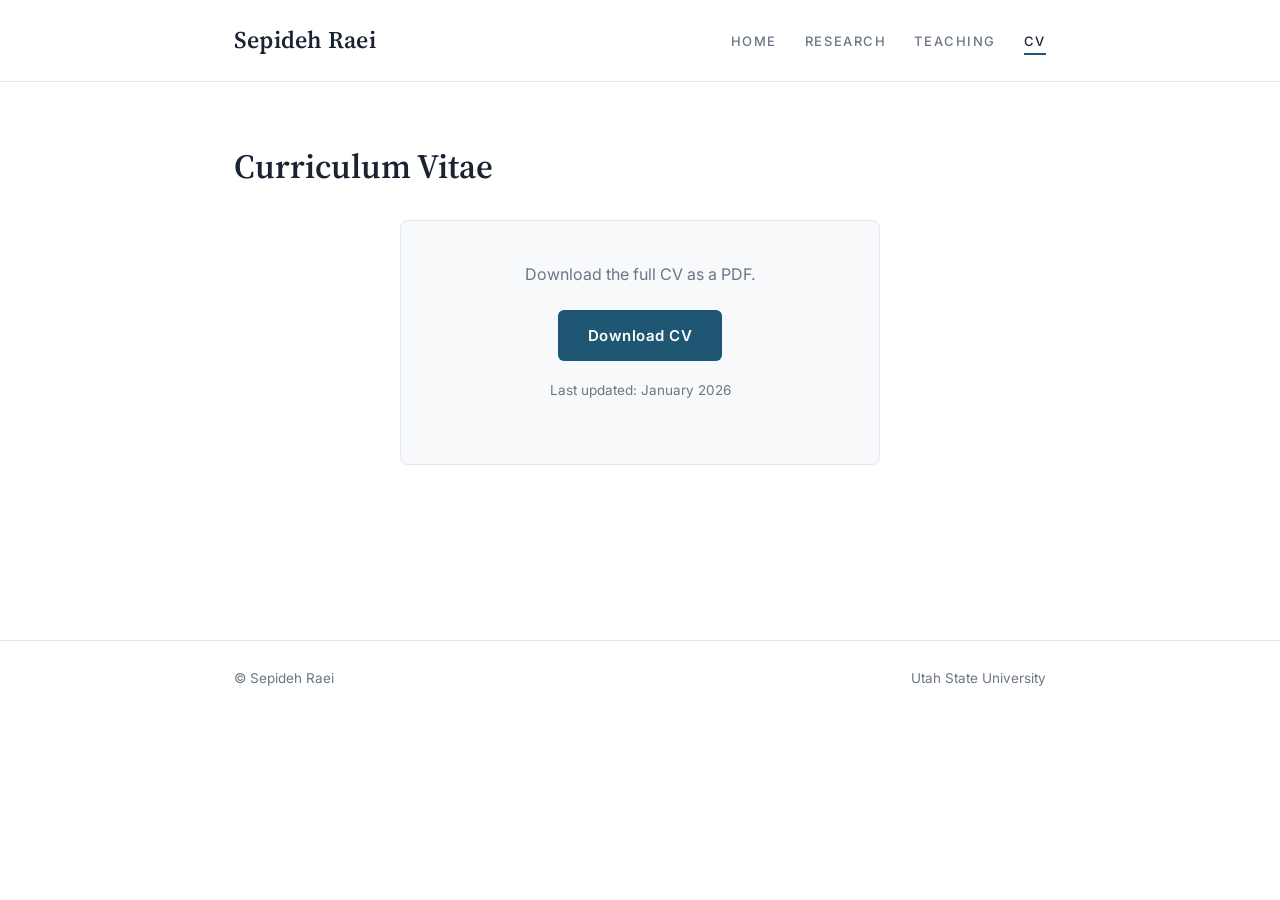
==== cv.html @ ebfab275 "Merge pull request #1 from SepidehRaei/dev Redesign: clean professional academic style, no backgroun" ====
<!DOCTYPE html>
<html lang="en">
<head>
	<meta charset="utf-8" />
	<meta name="viewport" content="width=device-width, initial-scale=1.0" />
	<title>CV — Sepideh Raei</title>
	<meta name="description" content="Curriculum vitae of Sepideh Raei." />
	<link href="https://fonts.googleapis.com/css2?family=Inter:wght@400;500;600&family=Source+Serif+4:opsz,wght@8..60,400;8..60,600&display=swap" rel="stylesheet" />
	<link rel="stylesheet" href="css/style.css" />
</head>
<body>

	<div id="header-wrap">
		<div id="header" class="container">
			<div id="logo"><a href="index.html">Sepideh Raei</a></div>
			<input type="checkbox" id="nav-toggle" />
			<label class="hamburger" for="nav-toggle">&#9776;</label>
			<nav class="site-nav">
				<ul>
					<li><a href="index.html">Home</a></li>
					<li><a href="research.html">Research</a></li>
					<li><a href="teaching.html">Teaching</a></li>
					<li class="active"><a href="cv.html">CV</a></li>
				</ul>
			</nav>
		</div>
	</div>

	<main>
		<div class="container">
			<h1 class="page-title">Curriculum Vitae</h1>

			<div class="cv-card">
				<p>Download the full CV as a PDF.</p>
				<a class="button" href="files/cv_sepideh_raei_junuary_2026.pdf">Download CV</a>
				<p class="small-note">Last updated: January 2026</p>
			</div>
		</div>
	</main>

	<div id="footer-wrap">
		<div class="container">
			<span>&copy; Sepideh Raei</span>
			<span>Utah State University</span>
		</div>
	</div>

</body>
</html>
---- css/style.css ----
/* Redesign (dev branch): clean, professional academic style.
   No background image — white canvas, serif display type, restrained accent color. */

:root {
  --ink: #1a2332;
  --body-text: #333d4d;
  --muted: #6b7686;
  --accent: #1f5673;
  --accent-dark: #16405a;
  --rule: #e4e8ee;
  --bg: #ffffff;
  --bg-soft: #f7f9fb;
  --serif: "Source Serif 4", Georgia, "Times New Roman", serif;
  --sans: "Inter", "Helvetica Neue", Arial, sans-serif;
}

* {
  margin: 0;
  padding: 0;
  box-sizing: border-box;
}

html {
  scroll-behavior: smooth;
}

body {
  font-family: var(--sans);
  font-size: 16px;
  line-height: 1.7;
  color: var(--body-text);
  background: var(--bg);
  -webkit-font-smoothing: antialiased;
}

a {
  color: var(--accent);
  text-decoration: none;
  border-bottom: 1px solid transparent;
  transition: color 0.15s ease, border-color 0.15s ease;
}

a:hover {
  color: var(--accent-dark);
  border-bottom-color: currentColor;
}

.container {
  max-width: 860px;
  margin: 0 auto;
  padding: 0 24px;
}

/* ---------- Header ---------- */

#header-wrap {
  border-bottom: 1px solid var(--rule);
  background: var(--bg);
  position: sticky;
  top: 0;
  z-index: 10;
}

#header {
  display: flex;
  align-items: center;
  justify-content: space-between;
  flex-wrap: wrap;
  padding-top: 20px;
  padding-bottom: 20px;
}

#logo a {
  font-family: var(--serif);
  font-size: 24px;
  font-weight: 600;
  letter-spacing: 0.01em;
  color: var(--ink);
  border-bottom: none;
}

nav.site-nav ul {
  list-style: none;
  display: flex;
  gap: 28px;
}

nav.site-nav a {
  font-size: 13px;
  font-weight: 500;
  letter-spacing: 0.12em;
  text-transform: uppercase;
  color: var(--muted);
  padding: 4px 0;
  border-bottom: 2px solid transparent;
}

nav.site-nav a:hover {
  color: var(--ink);
  border-bottom-color: var(--rule);
}

nav.site-nav li.active a {
  color: var(--ink);
  border-bottom-color: var(--accent);
}

/* Mobile nav toggle */
#nav-toggle {
  display: none;
}

.hamburger {
  display: none;
  font-size: 26px;
  cursor: pointer;
  color: var(--ink);
  line-height: 1;
}

/* ---------- Page scaffolding ---------- */

main {
  padding: 56px 0 72px;
  min-height: 62vh;
}

.page-title {
  font-family: var(--serif);
  font-size: 34px;
  font-weight: 600;
  color: var(--ink);
  margin-bottom: 6px;
}

.page-subtitle {
  color: var(--muted);
  margin-bottom: 40px;
}

h2.section-heading {
  font-family: var(--serif);
  font-size: 24px;
  font-weight: 600;
  color: var(--ink);
  margin: 48px 0 20px;
  padding-bottom: 10px;
  border-bottom: 1px solid var(--rule);
}

h2.section-heading:first-of-type {
  margin-top: 0;
}

/* ---------- Home ---------- */

.hero {
  display: flex;
  gap: 48px;
  align-items: flex-start;
  flex-wrap: wrap;
}

.hero .photo {
  flex: 0 0 260px;
}

.hero .photo img {
  width: 100%;
  border-radius: 6px;
  box-shadow: 0 8px 28px rgba(26, 35, 50, 0.14);
}

.hero .intro {
  flex: 1 1 380px;
}

.hero h1 {
  font-family: var(--serif);
  font-size: 40px;
  font-weight: 600;
  line-height: 1.15;
  color: var(--ink);
  margin-bottom: 12px;
}

.hero .role {
  font-size: 18px;
  color: var(--muted);
  margin-bottom: 24px;
}

.hero .lead {
  font-size: 17px;
  margin-bottom: 28px;
}

.interests {
  display: flex;
  gap: 10px;
  flex-wrap: wrap;
  margin-bottom: 32px;
}

.interests span {
  font-size: 13px;
  font-weight: 500;
  letter-spacing: 0.04em;
  color: var(--accent-dark);
  background: var(--bg-soft);
  border: 1px solid var(--rule);
  border-radius: 999px;
  padding: 5px 14px;
}

.contact-card {
  background: var(--bg-soft);
  border: 1px solid var(--rule);
  border-radius: 8px;
  padding: 22px 26px;
}

.contact-card h2 {
  font-family: var(--serif);
  font-size: 18px;
  font-weight: 600;
  color: var(--ink);
  margin-bottom: 10px;
}

.contact-card dl {
  display: grid;
  grid-template-columns: 72px 1fr;
  row-gap: 4px;
}

.contact-card dt {
  font-size: 13px;
  font-weight: 600;
  letter-spacing: 0.06em;
  text-transform: uppercase;
  color: var(--muted);
  line-height: 27px;
}

.contact-card dd {
  margin: 0;
}

/* ---------- Research ---------- */

.pub {
  padding: 22px 0;
  border-bottom: 1px solid var(--rule);
}

.pub:last-child {
  border-bottom: none;
}

.pub .title {
  font-family: var(--serif);
  font-size: 19px;
  font-weight: 600;
  line-height: 1.4;
  color: var(--ink);
}

.pub .title a {
  color: inherit;
}

.pub .title a:hover {
  color: var(--accent);
}

.pub .meta {
  font-size: 15px;
  color: var(--muted);
  margin-top: 4px;
}

.pub .meta .journal {
  font-style: italic;
}

.pub .links {
  margin-top: 8px;
  display: flex;
  gap: 10px;
  flex-wrap: wrap;
}

.pub .links a {
  font-size: 12.5px;
  font-weight: 500;
  letter-spacing: 0.05em;
  text-transform: uppercase;
  color: var(--accent);
  border: 1px solid var(--rule);
  border-radius: 4px;
  padding: 3px 10px;
}

.pub .links a:hover {
  border-color: var(--accent);
  background: var(--bg-soft);
}

.pub details {
  margin-top: 10px;
}

.pub summary {
  font-size: 13.5px;
  font-weight: 500;
  letter-spacing: 0.05em;
  text-transform: uppercase;
  color: var(--muted);
  cursor: pointer;
  user-select: none;
}

.pub summary:hover {
  color: var(--accent);
}

.pub details p {
  font-size: 15px;
  line-height: 1.75;
  color: var(--body-text);
  margin-top: 10px;
  padding-left: 16px;
  border-left: 3px solid var(--rule);
}

ul.wip-list {
  list-style: none;
}

ul.wip-list li {
  padding: 14px 0;
  border-bottom: 1px solid var(--rule);
}

ul.wip-list li:last-child {
  border-bottom: none;
}

ul.wip-list .title {
  font-family: var(--serif);
  font-size: 17px;
  font-weight: 600;
  color: var(--ink);
}

ul.wip-list .coauthors {
  font-size: 15px;
  color: var(--muted);
}

/* ---------- Teaching ---------- */

.teaching-block {
  margin-bottom: 8px;
}

.teaching-block h3 {
  font-family: var(--serif);
  font-size: 19px;
  font-weight: 600;
  color: var(--ink);
  margin: 28px 0 8px;
}

.teaching-block h3 .subtitle {
  font-size: 15px;
  font-weight: 400;
  color: var(--muted);
}

.teaching-block p.level {
  font-size: 13px;
  font-weight: 600;
  letter-spacing: 0.06em;
  text-transform: uppercase;
  color: var(--muted);
  margin-top: 14px;
}

.teaching-block ul {
  list-style: none;
  margin-top: 6px;
}

.teaching-block li {
  padding: 7px 0 7px 18px;
  position: relative;
}

.teaching-block li::before {
  content: "";
  position: absolute;
  left: 0;
  top: 17px;
  width: 6px;
  height: 6px;
  border-radius: 50%;
  background: var(--accent);
  opacity: 0.55;
}

.award-year {
  color: var(--muted);
  font-size: 14px;
}

/* ---------- CV ---------- */

.cv-card {
  background: var(--bg-soft);
  border: 1px solid var(--rule);
  border-radius: 8px;
  padding: 40px;
  text-align: center;
  max-width: 480px;
  margin: 24px auto 0;
}

.cv-card p {
  margin-bottom: 22px;
  color: var(--muted);
}

.button {
  display: inline-block;
  background: var(--accent);
  color: #fff;
  font-size: 15px;
  font-weight: 600;
  letter-spacing: 0.03em;
  padding: 13px 30px;
  border-radius: 6px;
  border-bottom: none;
  transition: background 0.15s ease;
}

.button:hover {
  background: var(--accent-dark);
  color: #fff;
  border-bottom: none;
}

.small-note {
  font-size: 13.5px;
  color: var(--muted);
  margin-top: 18px;
}

/* ---------- Footer ---------- */

#footer-wrap {
  border-top: 1px solid var(--rule);
  padding: 26px 0;
  font-size: 13.5px;
  color: var(--muted);
}

#footer-wrap .container {
  display: flex;
  justify-content: space-between;
  flex-wrap: wrap;
  gap: 8px;
}

/* ---------- Responsive ---------- */

@media screen and (max-width: 720px) {
  #header {
    padding-top: 14px;
    padding-bottom: 14px;
  }

  .hamburger {
    display: block;
  }

  nav.site-nav {
    display: none;
    width: 100%;
  }

  #nav-toggle:checked ~ nav.site-nav {
    display: block;
  }

  nav.site-nav ul {
    flex-direction: column;
    gap: 0;
    padding: 10px 0 6px;
  }

  nav.site-nav a {
    display: block;
    padding: 10px 0;
  }

  main {
    padding: 36px 0 56px;
  }

  .hero h1 {
    font-size: 32px;
  }

  .hero .photo {
    flex-basis: 100%;
    max-width: 300px;
    margin: 0 auto;
  }

  .contact-card dl {
    grid-template-columns: 1fr;
  }

  .contact-card dt {
    line-height: 1.4;
    margin-top: 8px;
  }
}
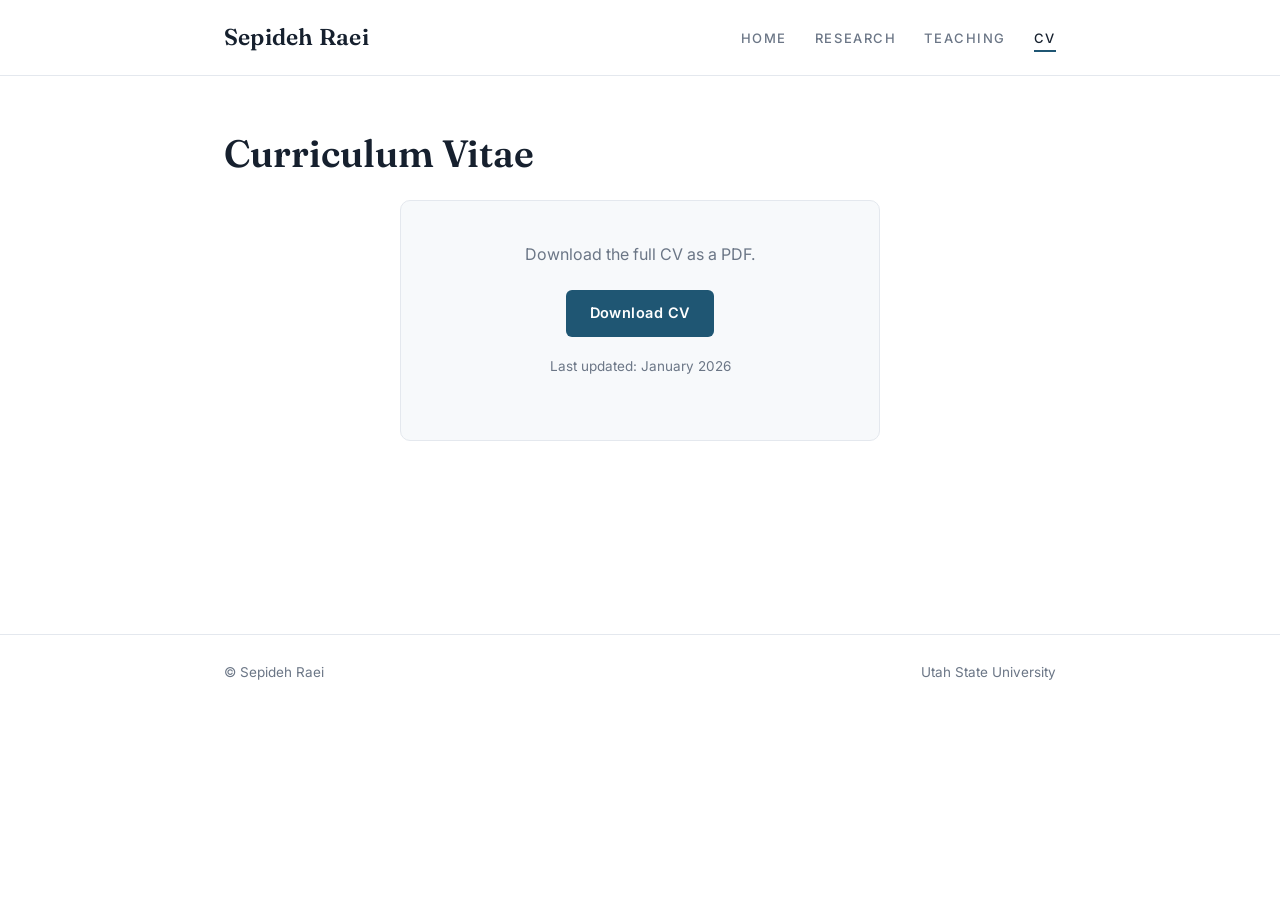
==== commit 79482121: "Redesign: featured research hooks, teaching philosophy & course cards, PJ-style typography - Researc" ====
--- a/cv.html
+++ b/cv.html
@@ -5,7 +5,7 @@
 	<meta name="viewport" content="width=device-width, initial-scale=1.0" />
 	<title>CV — Sepideh Raei</title>
 	<meta name="description" content="Curriculum vitae of Sepideh Raei." />
-	<link href="https://fonts.googleapis.com/css2?family=Inter:wght@400;500;600&family=Source+Serif+4:opsz,wght@8..60,400;8..60,600&display=swap" rel="stylesheet" />
+	<link href="https://fonts.googleapis.com/css2?family=Inter:wght@400;500;600&family=Fraunces:ital,opsz,wght@0,9..144,400;0,9..144,600;1,9..144,400&family=IBM+Plex+Mono:wght@400;500&display=swap" rel="stylesheet" />
 	<link rel="stylesheet" href="css/style.css" />
 </head>
 <body>
--- a/css/style.css
+++ b/css/style.css
@@ -1,17 +1,21 @@
-/* Redesign (dev branch): clean, professional academic style.
-   No background image — white canvas, serif display type, restrained accent color. */
+/* Redesign (dev1 branch): typography-driven academic site.
+   Hand-built, zero frameworks. Serif display (Fraunces) + Inter body,
+   numbered sections, credential badges, themed research groups. */
 
 :root {
-  --ink: #1a2332;
+  --ink: #16202e;
   --body-text: #333d4d;
   --muted: #6b7686;
   --accent: #1f5673;
   --accent-dark: #16405a;
+  --gold: #b07c26;
+  --gold-soft: #faf4e7;
   --rule: #e4e8ee;
   --bg: #ffffff;
   --bg-soft: #f7f9fb;
-  --serif: "Source Serif 4", Georgia, "Times New Roman", serif;
+  --serif: "Fraunces", "Source Serif 4", Georgia, "Times New Roman", serif;
   --sans: "Inter", "Helvetica Neue", Arial, sans-serif;
+  --mono: "IBM Plex Mono", "SF Mono", Menlo, monospace;
 }
 
 * {
@@ -46,7 +50,7 @@
 }
 
 .container {
-  max-width: 860px;
+  max-width: 880px;
   margin: 0 auto;
   padding: 0 24px;
 }
@@ -55,7 +59,8 @@
 
 #header-wrap {
   border-bottom: 1px solid var(--rule);
-  background: var(--bg);
+  background: rgba(255, 255, 255, 0.94);
+  backdrop-filter: blur(6px);
   position: sticky;
   top: 0;
   z-index: 10;
@@ -66,13 +71,13 @@
   align-items: center;
   justify-content: space-between;
   flex-wrap: wrap;
-  padding-top: 20px;
-  padding-bottom: 20px;
+  padding-top: 18px;
+  padding-bottom: 18px;
 }
 
 #logo a {
   font-family: var(--serif);
-  font-size: 24px;
+  font-size: 23px;
   font-weight: 600;
   letter-spacing: 0.01em;
   color: var(--ink);
@@ -105,7 +110,6 @@
   border-bottom-color: var(--accent);
 }
 
-/* Mobile nav toggle */
 #nav-toggle {
   display: none;
 }
@@ -121,108 +125,278 @@
 /* ---------- Page scaffolding ---------- */
 
 main {
-  padding: 56px 0 72px;
+  padding: 56px 0 80px;
   min-height: 62vh;
 }
 
 .page-title {
   font-family: var(--serif);
-  font-size: 34px;
+  font-size: 38px;
   font-weight: 600;
   color: var(--ink);
   margin-bottom: 6px;
+  line-height: 1.15;
 }
 
 .page-subtitle {
   color: var(--muted);
-  margin-bottom: 40px;
-}
-
-h2.section-heading {
-  font-family: var(--serif);
-  font-size: 24px;
-  font-weight: 600;
-  color: var(--ink);
-  margin: 48px 0 20px;
-  padding-bottom: 10px;
-  border-bottom: 1px solid var(--rule);
-}
-
-h2.section-heading:first-of-type {
+  font-size: 17px;
+  margin-bottom: 44px;
+  max-width: 640px;
+}
+
+/* Numbered section headings (§ 01 …) */
+.section-head {
+  display: flex;
+  align-items: baseline;
+  gap: 14px;
+  margin: 60px 0 8px;
+  padding-top: 18px;
+  border-top: 2px solid var(--ink);
+}
+
+.section-head:first-of-type {
   margin-top: 0;
+}
+
+.section-head .no {
+  font-family: var(--mono);
+  font-size: 13px;
+  letter-spacing: 0.08em;
+  color: var(--gold);
+  white-space: nowrap;
+}
+
+.section-head h2 {
+  font-family: var(--serif);
+  font-size: 26px;
+  font-weight: 600;
+  color: var(--ink);
+  line-height: 1.25;
+}
+
+.section-lede {
+  color: var(--muted);
+  font-size: 15.5px;
+  max-width: 660px;
+  margin-bottom: 26px;
 }
 
 /* ---------- Home ---------- */
 
 .hero {
   display: flex;
-  gap: 48px;
+  gap: 52px;
   align-items: flex-start;
   flex-wrap: wrap;
+  margin-bottom: 30px;
 }
 
 .hero .photo {
-  flex: 0 0 260px;
+  flex: 0 0 250px;
 }
 
 .hero .photo img {
   width: 100%;
-  border-radius: 6px;
-  box-shadow: 0 8px 28px rgba(26, 35, 50, 0.14);
+  border-radius: 8px;
+  box-shadow: 0 10px 32px rgba(22, 32, 46, 0.16);
 }
 
 .hero .intro {
-  flex: 1 1 380px;
+  flex: 1 1 400px;
+}
+
+.eyebrow {
+  font-family: var(--mono);
+  font-size: 12.5px;
+  letter-spacing: 0.14em;
+  text-transform: uppercase;
+  color: var(--gold);
+  margin-bottom: 10px;
 }
 
 .hero h1 {
   font-family: var(--serif);
-  font-size: 40px;
-  font-weight: 600;
-  line-height: 1.15;
-  color: var(--ink);
-  margin-bottom: 12px;
+  font-size: 44px;
+  font-weight: 600;
+  line-height: 1.1;
+  color: var(--ink);
+  margin-bottom: 14px;
+}
+
+.hero .tagline {
+  font-family: var(--serif);
+  font-size: 21px;
+  font-weight: 400;
+  font-style: italic;
+  line-height: 1.5;
+  color: var(--ink);
+  margin-bottom: 18px;
 }
 
 .hero .role {
-  font-size: 18px;
-  color: var(--muted);
+  font-size: 16.5px;
+  color: var(--muted);
+  margin-bottom: 20px;
+}
+
+.hero .lead {
+  font-size: 16.5px;
   margin-bottom: 24px;
-}
-
-.hero .lead {
-  font-size: 17px;
-  margin-bottom: 28px;
-}
-
-.interests {
+  max-width: 560px;
+}
+
+.badges {
   display: flex;
   gap: 10px;
   flex-wrap: wrap;
-  margin-bottom: 32px;
-}
-
-.interests span {
-  font-size: 13px;
-  font-weight: 500;
-  letter-spacing: 0.04em;
-  color: var(--accent-dark);
-  background: var(--bg-soft);
-  border: 1px solid var(--rule);
+  margin-bottom: 28px;
+}
+
+.badges span {
+  font-size: 12.5px;
+  font-weight: 600;
+  letter-spacing: 0.05em;
+  color: var(--gold);
+  background: var(--gold-soft);
+  border: 1px solid #ecd9b4;
   border-radius: 999px;
   padding: 5px 14px;
+}
+
+.cta-row {
+  display: flex;
+  gap: 12px;
+  flex-wrap: wrap;
+  margin-bottom: 8px;
+}
+
+.button {
+  display: inline-block;
+  background: var(--accent);
+  color: #fff;
+  font-size: 14.5px;
+  font-weight: 600;
+  letter-spacing: 0.03em;
+  padding: 11px 24px;
+  border-radius: 6px;
+  border-bottom: none;
+  transition: background 0.15s ease;
+}
+
+.button:hover {
+  background: var(--accent-dark);
+  color: #fff;
+  border-bottom: none;
+}
+
+.button.ghost {
+  background: transparent;
+  color: var(--accent);
+  border: 1px solid var(--accent);
+  padding: 10px 23px;
+}
+
+.button.ghost:hover {
+  background: var(--bg-soft);
+  color: var(--accent-dark);
+}
+
+/* Stats strip */
+.stats {
+  display: grid;
+  grid-template-columns: repeat(4, 1fr);
+  gap: 16px;
+  margin: 42px 0 10px;
+  padding: 26px 0;
+  border-top: 1px solid var(--rule);
+  border-bottom: 1px solid var(--rule);
+}
+
+.stats .stat {
+  text-align: center;
+}
+
+.stats .n {
+  font-family: var(--serif);
+  font-size: 30px;
+  font-weight: 600;
+  color: var(--ink);
+  line-height: 1.2;
+}
+
+.stats .l {
+  font-size: 12.5px;
+  letter-spacing: 0.07em;
+  text-transform: uppercase;
+  color: var(--muted);
+}
+
+/* Home teaser cards */
+.teasers {
+  display: grid;
+  grid-template-columns: 1fr 1fr;
+  gap: 22px;
+  margin-top: 40px;
+}
+
+.teaser {
+  display: block;
+  border: 1px solid var(--rule);
+  border-radius: 10px;
+  padding: 26px 28px;
+  color: var(--body-text);
+  transition: border-color 0.15s ease, box-shadow 0.15s ease;
+}
+
+.teaser:hover {
+  border-color: var(--accent);
+  box-shadow: 0 6px 22px rgba(22, 32, 46, 0.08);
+  color: var(--body-text);
+  border-bottom-color: var(--accent);
+}
+
+.teaser .no {
+  font-family: var(--mono);
+  font-size: 12px;
+  letter-spacing: 0.08em;
+  color: var(--gold);
+}
+
+.teaser h3 {
+  font-family: var(--serif);
+  font-size: 21px;
+  font-weight: 600;
+  color: var(--ink);
+  margin: 6px 0 8px;
+}
+
+.teaser p {
+  font-size: 14.5px;
+  color: var(--muted);
+}
+
+.teaser .go {
+  display: inline-block;
+  margin-top: 12px;
+  font-size: 13px;
+  font-weight: 600;
+  letter-spacing: 0.06em;
+  text-transform: uppercase;
+  color: var(--accent);
 }
 
 .contact-card {
   background: var(--bg-soft);
   border: 1px solid var(--rule);
-  border-radius: 8px;
-  padding: 22px 26px;
+  border-radius: 10px;
+  padding: 24px 28px;
+  margin-top: 40px;
 }
 
 .contact-card h2 {
   font-family: var(--serif);
-  font-size: 18px;
+  font-size: 19px;
   font-weight: 600;
   color: var(--ink);
   margin-bottom: 10px;
@@ -230,7 +404,7 @@
 
 .contact-card dl {
   display: grid;
-  grid-template-columns: 72px 1fr;
+  grid-template-columns: 76px 1fr;
   row-gap: 4px;
 }
 
@@ -250,7 +424,7 @@
 /* ---------- Research ---------- */
 
 .pub {
-  padding: 22px 0;
+  padding: 24px 0;
   border-bottom: 1px solid var(--rule);
 }
 
@@ -260,7 +434,7 @@
 
 .pub .title {
   font-family: var(--serif);
-  font-size: 19px;
+  font-size: 20px;
   font-weight: 600;
   line-height: 1.4;
   color: var(--ink);
@@ -284,8 +458,22 @@
   font-style: italic;
 }
 
+.pub .hook {
+  font-size: 15.5px;
+  line-height: 1.7;
+  color: var(--body-text);
+  margin-top: 10px;
+  max-width: 700px;
+}
+
+.pub .hook::before {
+  content: "→ ";
+  color: var(--gold);
+  font-weight: 600;
+}
+
 .pub .links {
-  margin-top: 8px;
+  margin-top: 12px;
   display: flex;
   gap: 10px;
   flex-wrap: wrap;
@@ -312,7 +500,7 @@
 }
 
 .pub summary {
-  font-size: 13.5px;
+  font-size: 13px;
   font-weight: 500;
   letter-spacing: 0.05em;
   text-transform: uppercase;
@@ -326,7 +514,7 @@
 }
 
 .pub details p {
-  font-size: 15px;
+  font-size: 14.5px;
   line-height: 1.75;
   color: var(--body-text);
   margin-top: 10px;
@@ -361,40 +549,152 @@
 
 /* ---------- Teaching ---------- */
 
+.philosophy {
+  background: var(--bg-soft);
+  border-left: 4px solid var(--gold);
+  border-radius: 0 10px 10px 0;
+  padding: 26px 30px;
+  margin-bottom: 10px;
+}
+
+.philosophy p {
+  font-size: 16px;
+  line-height: 1.8;
+}
+
+.philosophy p + p {
+  margin-top: 14px;
+}
+
+.pull-quote {
+  font-family: var(--serif);
+  font-size: 20px;
+  font-style: italic;
+  color: var(--ink);
+  margin: 0 0 14px;
+}
+
+.student-quote {
+  font-size: 15px;
+  font-style: italic;
+  color: var(--muted);
+  border-left: 3px solid var(--rule);
+  padding: 4px 0 4px 18px;
+  margin: 22px 0;
+  max-width: 680px;
+}
+
+.student-quote .who {
+  display: block;
+  font-style: normal;
+  font-size: 12.5px;
+  letter-spacing: 0.07em;
+  text-transform: uppercase;
+  margin-top: 6px;
+  color: var(--gold);
+}
+
+/* Course cards */
+.courses {
+  display: grid;
+  grid-template-columns: 1fr;
+  gap: 20px;
+}
+
+.course {
+  border: 1px solid var(--rule);
+  border-radius: 10px;
+  padding: 24px 28px;
+}
+
+.course .code {
+  font-family: var(--mono);
+  font-size: 12.5px;
+  letter-spacing: 0.08em;
+  color: var(--gold);
+}
+
+.course h3 {
+  font-family: var(--serif);
+  font-size: 21px;
+  font-weight: 600;
+  color: var(--ink);
+  margin: 4px 0 6px;
+}
+
+.course .facts {
+  font-size: 13px;
+  letter-spacing: 0.04em;
+  color: var(--muted);
+  margin-bottom: 10px;
+}
+
+.course p.desc {
+  font-size: 15px;
+  line-height: 1.7;
+}
+
+/* Award cards */
+.awards {
+  display: grid;
+  grid-template-columns: 1fr 1fr;
+  gap: 16px;
+}
+
+.award {
+  border: 1px solid var(--rule);
+  border-radius: 10px;
+  padding: 18px 22px;
+  background: var(--bg);
+}
+
+.award .year {
+  font-family: var(--mono);
+  font-size: 12.5px;
+  letter-spacing: 0.08em;
+  color: var(--gold);
+}
+
+.award h3 {
+  font-family: var(--serif);
+  font-size: 17px;
+  font-weight: 600;
+  color: var(--ink);
+  line-height: 1.35;
+  margin: 3px 0 2px;
+}
+
+.award p {
+  font-size: 13.5px;
+  color: var(--muted);
+}
+
+/* Past teaching list */
 .teaching-block {
   margin-bottom: 8px;
 }
 
 .teaching-block h3 {
   font-family: var(--serif);
-  font-size: 19px;
-  font-weight: 600;
-  color: var(--ink);
-  margin: 28px 0 8px;
+  font-size: 18px;
+  font-weight: 600;
+  color: var(--ink);
+  margin: 26px 0 6px;
 }
 
 .teaching-block h3 .subtitle {
-  font-size: 15px;
+  font-size: 14.5px;
   font-weight: 400;
   color: var(--muted);
-}
-
-.teaching-block p.level {
-  font-size: 13px;
-  font-weight: 600;
-  letter-spacing: 0.06em;
-  text-transform: uppercase;
-  color: var(--muted);
-  margin-top: 14px;
 }
 
 .teaching-block ul {
   list-style: none;
-  margin-top: 6px;
+  margin-top: 4px;
 }
 
 .teaching-block li {
-  padding: 7px 0 7px 18px;
+  padding: 6px 0 6px 18px;
   position: relative;
 }
 
@@ -402,7 +702,7 @@
   content: "";
   position: absolute;
   left: 0;
-  top: 17px;
+  top: 16px;
   width: 6px;
   height: 6px;
   border-radius: 50%;
@@ -420,7 +720,7 @@
 .cv-card {
   background: var(--bg-soft);
   border: 1px solid var(--rule);
-  border-radius: 8px;
+  border-radius: 10px;
   padding: 40px;
   text-align: center;
   max-width: 480px;
@@ -430,25 +730,6 @@
 .cv-card p {
   margin-bottom: 22px;
   color: var(--muted);
-}
-
-.button {
-  display: inline-block;
-  background: var(--accent);
-  color: #fff;
-  font-size: 15px;
-  font-weight: 600;
-  letter-spacing: 0.03em;
-  padding: 13px 30px;
-  border-radius: 6px;
-  border-bottom: none;
-  transition: background 0.15s ease;
-}
-
-.button:hover {
-  background: var(--accent-dark);
-  color: #fff;
-  border-bottom: none;
 }
 
 .small-note {
@@ -473,6 +754,14 @@
   gap: 8px;
 }
 
+#footer-wrap a {
+  color: var(--muted);
+}
+
+#footer-wrap a:hover {
+  color: var(--accent);
+}
+
 /* ---------- Responsive ---------- */
 
 @media screen and (max-width: 720px) {
@@ -510,7 +799,7 @@
   }
 
   .hero h1 {
-    font-size: 32px;
+    font-size: 34px;
   }
 
   .hero .photo {
@@ -519,6 +808,19 @@
     margin: 0 auto;
   }
 
+  .stats {
+    grid-template-columns: 1fr 1fr;
+    row-gap: 22px;
+  }
+
+  .teasers {
+    grid-template-columns: 1fr;
+  }
+
+  .awards {
+    grid-template-columns: 1fr;
+  }
+
   .contact-card dl {
     grid-template-columns: 1fr;
   }
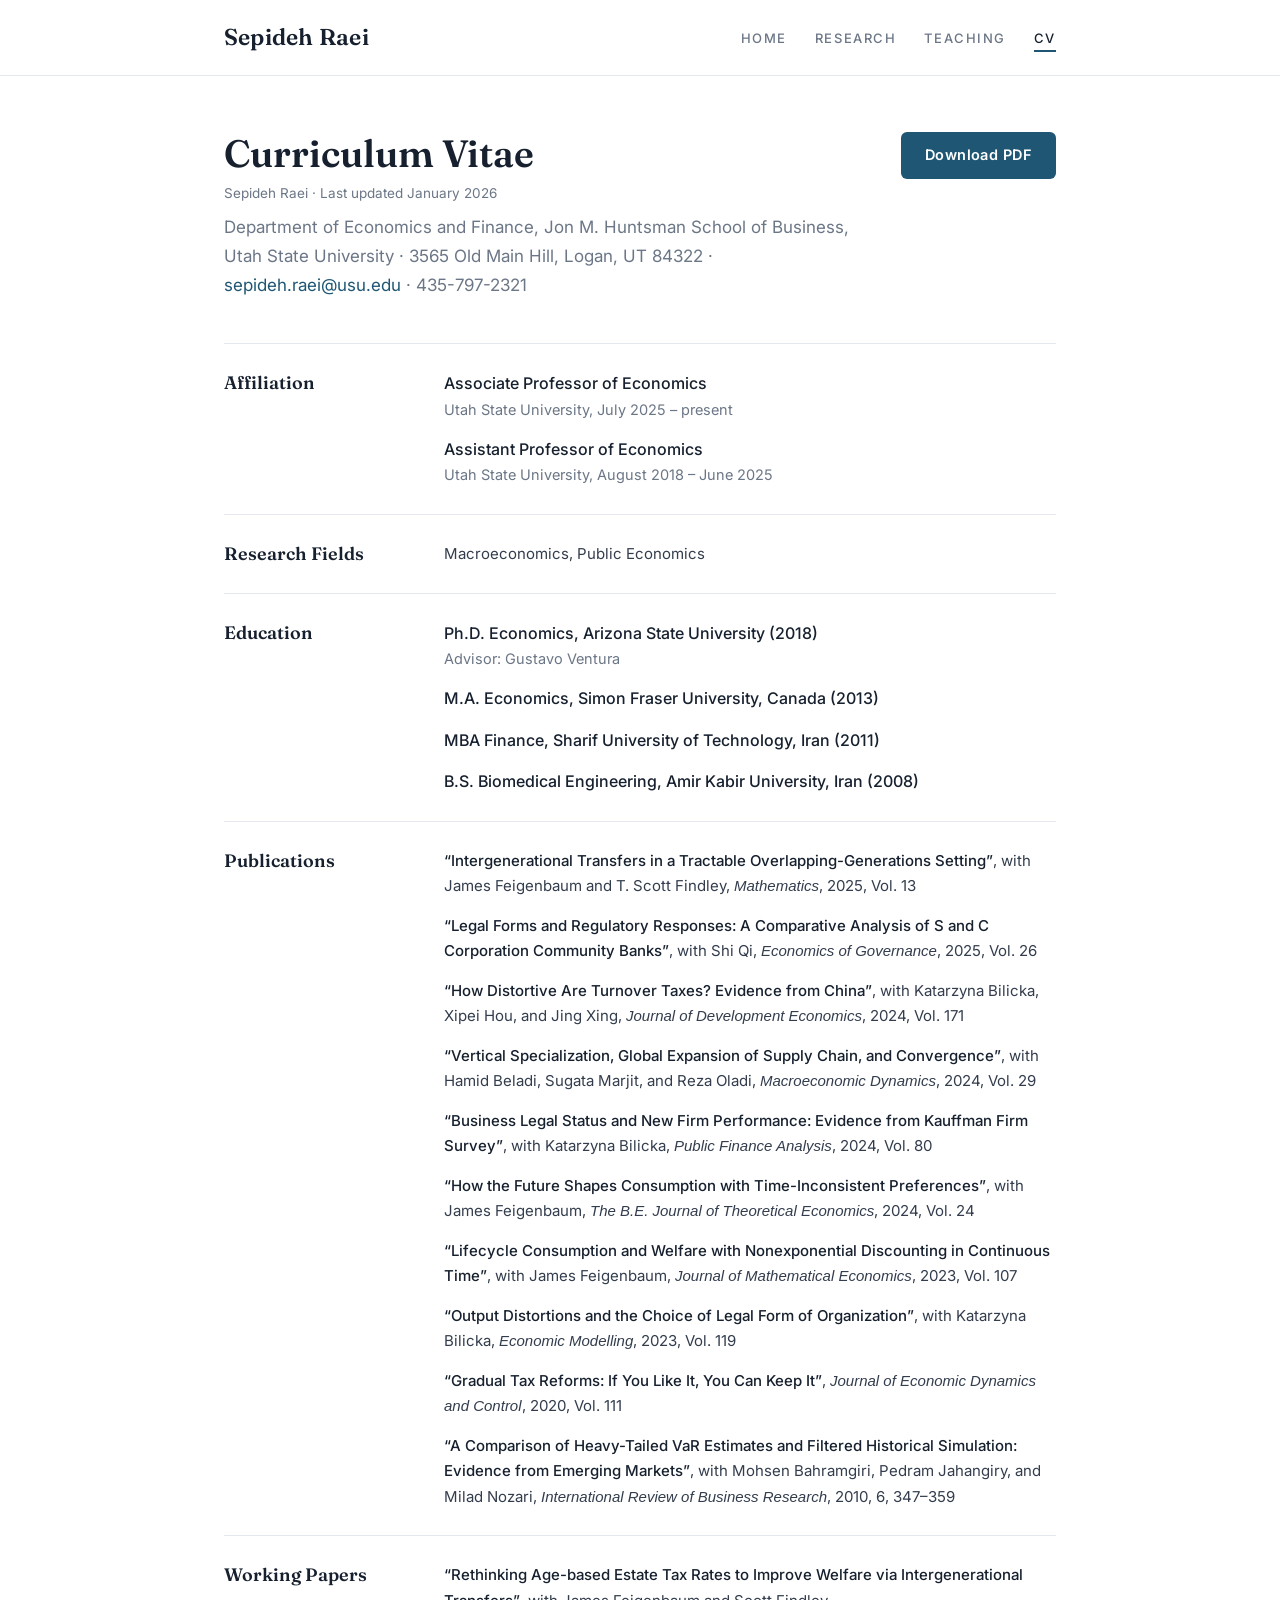
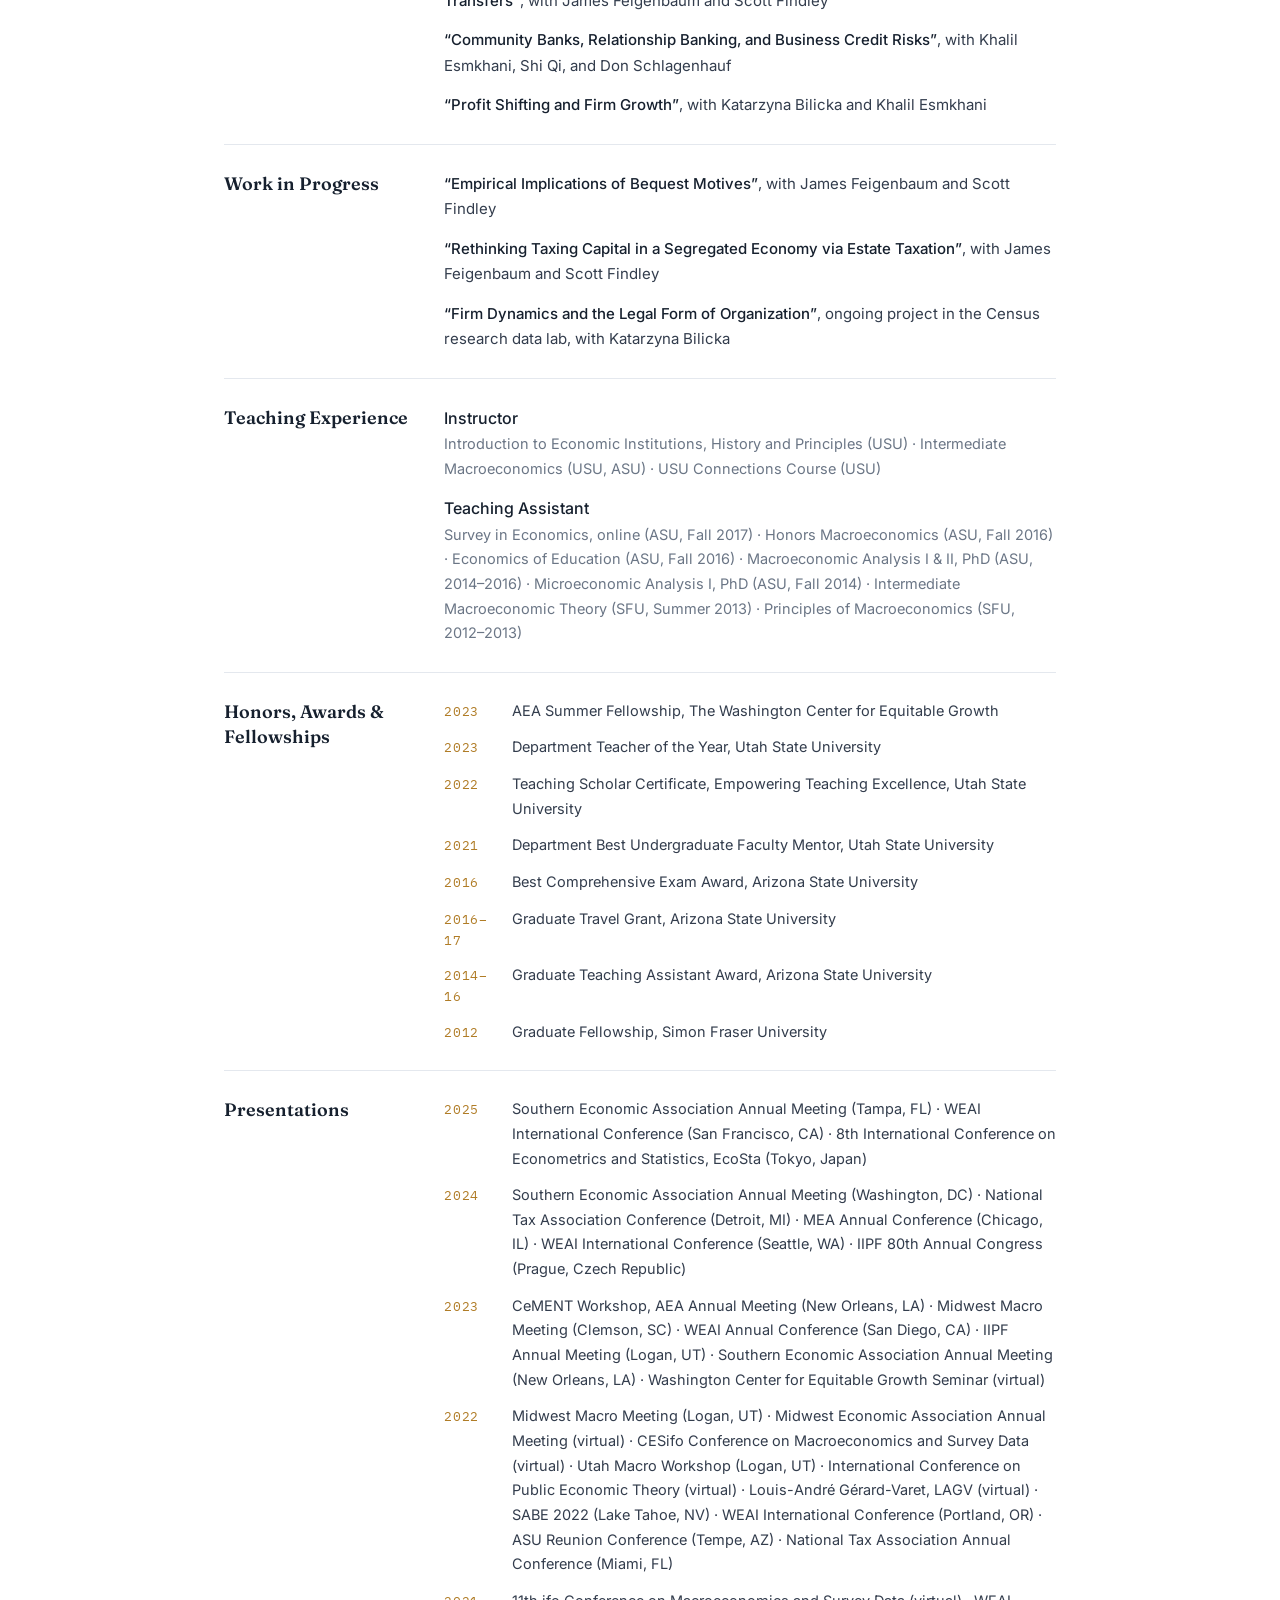
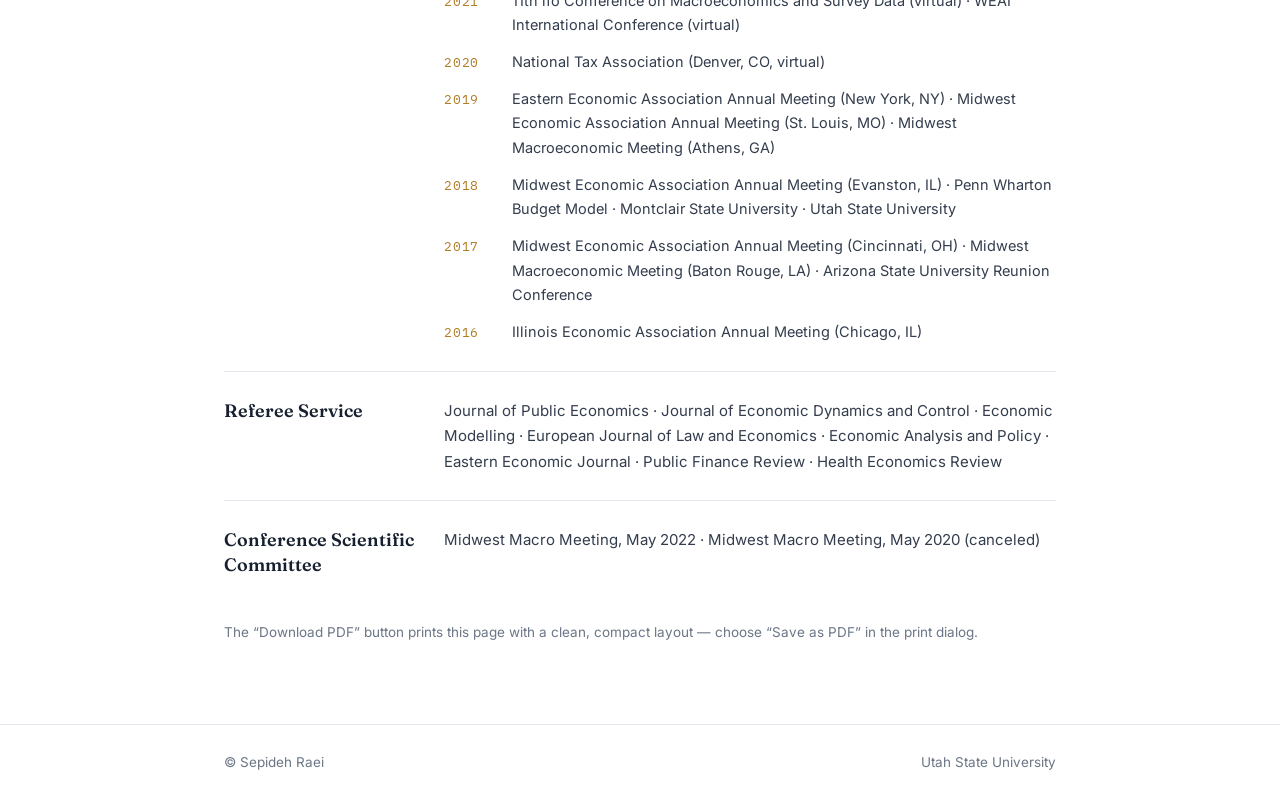
==== commit c0517185: "Build CV directly into cv.html with print-to-PDF download Full CV content (from the January 2026 PDF" ====
--- a/cv.html
+++ b/cv.html
@@ -4,7 +4,7 @@
 	<meta charset="utf-8" />
 	<meta name="viewport" content="width=device-width, initial-scale=1.0" />
 	<title>CV — Sepideh Raei</title>
-	<meta name="description" content="Curriculum vitae of Sepideh Raei." />
+	<meta name="description" content="Curriculum vitae of Sepideh Raei — Associate Professor of Economics, Utah State University." />
 	<link href="https://fonts.googleapis.com/css2?family=Inter:wght@400;500;600&family=Fraunces:ital,opsz,wght@0,9..144,400;0,9..144,600;1,9..144,400&family=IBM+Plex+Mono:wght@400;500&display=swap" rel="stylesheet" />
 	<link rel="stylesheet" href="css/style.css" />
 </head>
@@ -28,13 +28,151 @@
 
 	<main>
 		<div class="container">
-			<h1 class="page-title">Curriculum Vitae</h1>
+			<div class="cv-head">
+				<div>
+					<h1 class="page-title">Curriculum Vitae</h1>
+					<p class="updated">Sepideh Raei &middot; Last updated January 2026</p>
+				</div>
+				<div class="cta-row">
+					<a class="button" href="#" onclick="window.print(); return false;">Download PDF</a>
+				</div>
+			</div>
+			<p class="page-subtitle">Department of Economics and Finance, Jon M. Huntsman School of Business, Utah State University &middot; 3565 Old Main Hill, Logan, UT 84322 &middot; <a href="mailto:sepideh.raei@usu.edu">sepideh.raei@usu.edu</a> &middot; 435-797-2321</p>
 
-			<div class="cv-card">
-				<p>Download the full CV as a PDF.</p>
-				<a class="button" href="files/cv_sepideh_raei_junuary_2026.pdf">Download CV</a>
-				<p class="small-note">Last updated: January 2026</p>
+			<div class="cv-section">
+				<h2>Affiliation</h2>
+				<div>
+					<div class="cv-item">
+						<div class="what">Associate Professor of Economics</div>
+						<div class="where">Utah State University, July 2025 &ndash; present</div>
+					</div>
+					<div class="cv-item">
+						<div class="what">Assistant Professor of Economics</div>
+						<div class="where">Utah State University, August 2018 &ndash; June 2025</div>
+					</div>
+				</div>
 			</div>
+
+			<div class="cv-section">
+				<h2>Research Fields</h2>
+				<div>
+					<p class="cv-plain">Macroeconomics, Public Economics</p>
+				</div>
+			</div>
+
+			<div class="cv-section">
+				<h2>Education</h2>
+				<div>
+					<div class="cv-item">
+						<div class="what">Ph.D. Economics, Arizona State University (2018)</div>
+						<div class="where">Advisor: Gustavo Ventura</div>
+					</div>
+					<div class="cv-item">
+						<div class="what">M.A. Economics, Simon Fraser University, Canada (2013)</div>
+					</div>
+					<div class="cv-item">
+						<div class="what">MBA Finance, Sharif University of Technology, Iran (2011)</div>
+					</div>
+					<div class="cv-item">
+						<div class="what">B.S. Biomedical Engineering, Amir Kabir University, Iran (2008)</div>
+					</div>
+				</div>
+			</div>
+
+			<div class="cv-section allow-break">
+				<h2>Publications</h2>
+				<div>
+					<div class="cv-pub"><span class="t">&ldquo;Intergenerational Transfers in a Tractable Overlapping-Generations Setting&rdquo;</span>, with James Feigenbaum and T. Scott Findley, <span class="j">Mathematics</span>, 2025, Vol. 13</div>
+					<div class="cv-pub"><span class="t">&ldquo;Legal Forms and Regulatory Responses: A Comparative Analysis of S and C Corporation Community Banks&rdquo;</span>, with Shi Qi, <span class="j">Economics of Governance</span>, 2025, Vol. 26</div>
+					<div class="cv-pub"><span class="t">&ldquo;How Distortive Are Turnover Taxes? Evidence from China&rdquo;</span>, with Katarzyna Bilicka, Xipei Hou, and Jing Xing, <span class="j">Journal of Development Economics</span>, 2024, Vol. 171</div>
+					<div class="cv-pub"><span class="t">&ldquo;Vertical Specialization, Global Expansion of Supply Chain, and Convergence&rdquo;</span>, with Hamid Beladi, Sugata Marjit, and Reza Oladi, <span class="j">Macroeconomic Dynamics</span>, 2024, Vol. 29</div>
+					<div class="cv-pub"><span class="t">&ldquo;Business Legal Status and New Firm Performance: Evidence from Kauffman Firm Survey&rdquo;</span>, with Katarzyna Bilicka, <span class="j">Public Finance Analysis</span>, 2024, Vol. 80</div>
+					<div class="cv-pub"><span class="t">&ldquo;How the Future Shapes Consumption with Time-Inconsistent Preferences&rdquo;</span>, with James Feigenbaum, <span class="j">The B.E. Journal of Theoretical Economics</span>, 2024, Vol. 24</div>
+					<div class="cv-pub"><span class="t">&ldquo;Lifecycle Consumption and Welfare with Nonexponential Discounting in Continuous Time&rdquo;</span>, with James Feigenbaum, <span class="j">Journal of Mathematical Economics</span>, 2023, Vol. 107</div>
+					<div class="cv-pub"><span class="t">&ldquo;Output Distortions and the Choice of Legal Form of Organization&rdquo;</span>, with Katarzyna Bilicka, <span class="j">Economic Modelling</span>, 2023, Vol. 119</div>
+					<div class="cv-pub"><span class="t">&ldquo;Gradual Tax Reforms: If You Like It, You Can Keep It&rdquo;</span>, <span class="j">Journal of Economic Dynamics and Control</span>, 2020, Vol. 111</div>
+					<div class="cv-pub"><span class="t">&ldquo;A Comparison of Heavy-Tailed VaR Estimates and Filtered Historical Simulation: Evidence from Emerging Markets&rdquo;</span>, with Mohsen Bahramgiri, Pedram Jahangiry, and Milad Nozari, <span class="j">International Review of Business Research</span>, 2010, 6, 347&ndash;359</div>
+				</div>
+			</div>
+
+			<div class="cv-section">
+				<h2>Working Papers</h2>
+				<div>
+					<div class="cv-pub"><span class="t">&ldquo;Rethinking Age-based Estate Tax Rates to Improve Welfare via Intergenerational Transfers&rdquo;</span>, with James Feigenbaum and Scott Findley</div>
+					<div class="cv-pub"><span class="t">&ldquo;Community Banks, Relationship Banking, and Business Credit Risks&rdquo;</span>, with Khalil Esmkhani, Shi Qi, and Don Schlagenhauf</div>
+					<div class="cv-pub"><span class="t">&ldquo;Profit Shifting and Firm Growth&rdquo;</span>, with Katarzyna Bilicka and Khalil Esmkhani</div>
+				</div>
+			</div>
+
+			<div class="cv-section">
+				<h2>Work in Progress</h2>
+				<div>
+					<div class="cv-pub"><span class="t">&ldquo;Empirical Implications of Bequest Motives&rdquo;</span>, with James Feigenbaum and Scott Findley</div>
+					<div class="cv-pub"><span class="t">&ldquo;Rethinking Taxing Capital in a Segregated Economy via Estate Taxation&rdquo;</span>, with James Feigenbaum and Scott Findley</div>
+					<div class="cv-pub"><span class="t">&ldquo;Firm Dynamics and the Legal Form of Organization&rdquo;</span>, ongoing project in the Census research data lab, with Katarzyna Bilicka</div>
+				</div>
+			</div>
+
+			<div class="cv-section">
+				<h2>Teaching Experience</h2>
+				<div>
+					<div class="cv-item">
+						<div class="what">Instructor</div>
+						<div class="where">Introduction to Economic Institutions, History and Principles (USU) &middot; Intermediate Macroeconomics (USU, ASU) &middot; USU Connections Course (USU)</div>
+					</div>
+					<div class="cv-item">
+						<div class="what">Teaching Assistant</div>
+						<div class="where">Survey in Economics, online (ASU, Fall 2017) &middot; Honors Macroeconomics (ASU, Fall 2016) &middot; Economics of Education (ASU, Fall 2016) &middot; Macroeconomic Analysis I &amp; II, PhD (ASU, 2014&ndash;2016) &middot; Microeconomic Analysis I, PhD (ASU, Fall 2014) &middot; Intermediate Macroeconomic Theory (SFU, Summer 2013) &middot; Principles of Macroeconomics (SFU, 2012&ndash;2013)</div>
+					</div>
+				</div>
+			</div>
+
+			<div class="cv-section">
+				<h2>Honors, Awards &amp; Fellowships</h2>
+				<div>
+					<div class="cv-year-row"><span class="y">2023</span><span>AEA Summer Fellowship, The Washington Center for Equitable Growth</span></div>
+					<div class="cv-year-row"><span class="y">2023</span><span>Department Teacher of the Year, Utah State University</span></div>
+					<div class="cv-year-row"><span class="y">2022</span><span>Teaching Scholar Certificate, Empowering Teaching Excellence, Utah State University</span></div>
+					<div class="cv-year-row"><span class="y">2021</span><span>Department Best Undergraduate Faculty Mentor, Utah State University</span></div>
+					<div class="cv-year-row"><span class="y">2016</span><span>Best Comprehensive Exam Award, Arizona State University</span></div>
+					<div class="cv-year-row"><span class="y">2016&ndash;17</span><span>Graduate Travel Grant, Arizona State University</span></div>
+					<div class="cv-year-row"><span class="y">2014&ndash;16</span><span>Graduate Teaching Assistant Award, Arizona State University</span></div>
+					<div class="cv-year-row"><span class="y">2012</span><span>Graduate Fellowship, Simon Fraser University</span></div>
+				</div>
+			</div>
+
+			<div class="cv-section allow-break">
+				<h2>Presentations</h2>
+				<div>
+					<div class="cv-year-row"><span class="y">2025</span><span>Southern Economic Association Annual Meeting (Tampa, FL) &middot; WEAI International Conference (San Francisco, CA) &middot; 8th International Conference on Econometrics and Statistics, EcoSta (Tokyo, Japan)</span></div>
+					<div class="cv-year-row"><span class="y">2024</span><span>Southern Economic Association Annual Meeting (Washington, DC) &middot; National Tax Association Conference (Detroit, MI) &middot; MEA Annual Conference (Chicago, IL) &middot; WEAI International Conference (Seattle, WA) &middot; IIPF 80th Annual Congress (Prague, Czech Republic)</span></div>
+					<div class="cv-year-row"><span class="y">2023</span><span>CeMENT Workshop, AEA Annual Meeting (New Orleans, LA) &middot; Midwest Macro Meeting (Clemson, SC) &middot; WEAI Annual Conference (San Diego, CA) &middot; IIPF Annual Meeting (Logan, UT) &middot; Southern Economic Association Annual Meeting (New Orleans, LA) &middot; Washington Center for Equitable Growth Seminar (virtual)</span></div>
+					<div class="cv-year-row"><span class="y">2022</span><span>Midwest Macro Meeting (Logan, UT) &middot; Midwest Economic Association Annual Meeting (virtual) &middot; CESifo Conference on Macroeconomics and Survey Data (virtual) &middot; Utah Macro Workshop (Logan, UT) &middot; International Conference on Public Economic Theory (virtual) &middot; Louis-Andr&eacute; G&eacute;rard-Varet, LAGV (virtual) &middot; SABE 2022 (Lake Tahoe, NV) &middot; WEAI International Conference (Portland, OR) &middot; ASU Reunion Conference (Tempe, AZ) &middot; National Tax Association Annual Conference (Miami, FL)</span></div>
+					<div class="cv-year-row"><span class="y">2021</span><span>11th ifo Conference on Macroeconomics and Survey Data (virtual) &middot; WEAI International Conference (virtual)</span></div>
+					<div class="cv-year-row"><span class="y">2020</span><span>National Tax Association (Denver, CO, virtual)</span></div>
+					<div class="cv-year-row"><span class="y">2019</span><span>Eastern Economic Association Annual Meeting (New York, NY) &middot; Midwest Economic Association Annual Meeting (St. Louis, MO) &middot; Midwest Macroeconomic Meeting (Athens, GA)</span></div>
+					<div class="cv-year-row"><span class="y">2018</span><span>Midwest Economic Association Annual Meeting (Evanston, IL) &middot; Penn Wharton Budget Model &middot; Montclair State University &middot; Utah State University</span></div>
+					<div class="cv-year-row"><span class="y">2017</span><span>Midwest Economic Association Annual Meeting (Cincinnati, OH) &middot; Midwest Macroeconomic Meeting (Baton Rouge, LA) &middot; Arizona State University Reunion Conference</span></div>
+					<div class="cv-year-row"><span class="y">2016</span><span>Illinois Economic Association Annual Meeting (Chicago, IL)</span></div>
+				</div>
+			</div>
+
+			<div class="cv-section">
+				<h2>Referee Service</h2>
+				<div>
+					<p class="cv-plain">Journal of Public Economics &middot; Journal of Economic Dynamics and Control &middot; Economic Modelling &middot; European Journal of Law and Economics &middot; Economic Analysis and Policy &middot; Eastern Economic Journal &middot; Public Finance Review &middot; Health Economics Review</p>
+				</div>
+			</div>
+
+			<div class="cv-section">
+				<h2>Conference Scientific Committee</h2>
+				<div>
+					<p class="cv-plain">Midwest Macro Meeting, May 2022 &middot; Midwest Macro Meeting, May 2020 (canceled)</p>
+				</div>
+			</div>
+
+			<p class="small-note no-print">The &ldquo;Download PDF&rdquo; button prints this page with a clean, compact layout &mdash; choose &ldquo;Save as PDF&rdquo; in the print dialog.</p>
+
 		</div>
 	</main>
 
--- a/css/style.css
+++ b/css/style.css
@@ -717,25 +717,179 @@
 
 /* ---------- CV ---------- */
 
-.cv-card {
-  background: var(--bg-soft);
-  border: 1px solid var(--rule);
-  border-radius: 10px;
-  padding: 40px;
-  text-align: center;
-  max-width: 480px;
-  margin: 24px auto 0;
-}
-
-.cv-card p {
-  margin-bottom: 22px;
-  color: var(--muted);
+.cv-head {
+  display: flex;
+  justify-content: space-between;
+  align-items: flex-start;
+  gap: 20px;
+  flex-wrap: wrap;
+  margin-bottom: 8px;
+}
+
+.cv-head .updated {
+  font-size: 13.5px;
+  color: var(--muted);
+}
+
+.cv-section {
+  display: grid;
+  grid-template-columns: 190px 1fr;
+  gap: 10px 30px;
+  padding: 26px 0;
+  border-top: 1px solid var(--rule);
+}
+
+.cv-section > h2 {
+  font-family: var(--serif);
+  font-size: 18px;
+  font-weight: 600;
+  color: var(--ink);
+  line-height: 1.4;
+}
+
+.cv-section > div {
+  min-width: 0;
+}
+
+.cv-item {
+  margin-bottom: 14px;
+}
+
+.cv-item:last-child {
+  margin-bottom: 0;
+}
+
+.cv-item .what {
+  color: var(--ink);
+  font-weight: 500;
+}
+
+.cv-item .what em {
+  font-weight: 400;
+}
+
+.cv-item .where {
+  font-size: 14.5px;
+  color: var(--muted);
+}
+
+.cv-pub {
+  margin-bottom: 14px;
+  font-size: 15px;
+}
+
+.cv-pub:last-child {
+  margin-bottom: 0;
+}
+
+.cv-pub .t {
+  color: var(--ink);
+  font-weight: 500;
+}
+
+.cv-pub .j {
+  font-style: italic;
+}
+
+.cv-year-row {
+  display: grid;
+  grid-template-columns: 52px 1fr;
+  gap: 0 16px;
+  margin-bottom: 12px;
+  font-size: 14.5px;
+}
+
+.cv-year-row:last-child {
+  margin-bottom: 0;
+}
+
+.cv-year-row .y {
+  font-family: var(--mono);
+  font-size: 12.5px;
+  letter-spacing: 0.06em;
+  color: var(--gold);
+  padding-top: 2px;
+}
+
+.cv-plain {
+  font-size: 15px;
 }
 
 .small-note {
   font-size: 13.5px;
   color: var(--muted);
   margin-top: 18px;
+}
+
+/* ---------- Print (Download PDF renders this page) ---------- */
+
+@media print {
+  #header-wrap,
+  #footer-wrap,
+  .cv-head .cta-row,
+  .no-print {
+    display: none !important;
+  }
+
+  body {
+    font-size: 11.5px;
+    line-height: 1.5;
+    color: #000;
+  }
+
+  main {
+    padding: 0;
+    min-height: 0;
+  }
+
+  .container {
+    max-width: none;
+    padding: 0;
+  }
+
+  .page-title {
+    font-size: 24px;
+  }
+
+  .page-subtitle {
+    margin-bottom: 14px;
+    font-size: 12px;
+  }
+
+  .cv-section {
+    padding: 12px 0;
+    grid-template-columns: 150px 1fr;
+    gap: 6px 20px;
+    break-inside: avoid-page;
+  }
+
+  .cv-section.allow-break {
+    break-inside: auto;
+  }
+
+  .cv-section > h2 {
+    font-size: 13px;
+  }
+
+  .cv-item,
+  .cv-pub {
+    margin-bottom: 8px;
+  }
+
+  .cv-pub,
+  .cv-plain,
+  .cv-year-row {
+    font-size: 11.5px;
+  }
+
+  .cv-item .where {
+    font-size: 11px;
+  }
+
+  a {
+    color: #000;
+    border-bottom: none;
+  }
 }
 
 /* ---------- Footer ---------- */
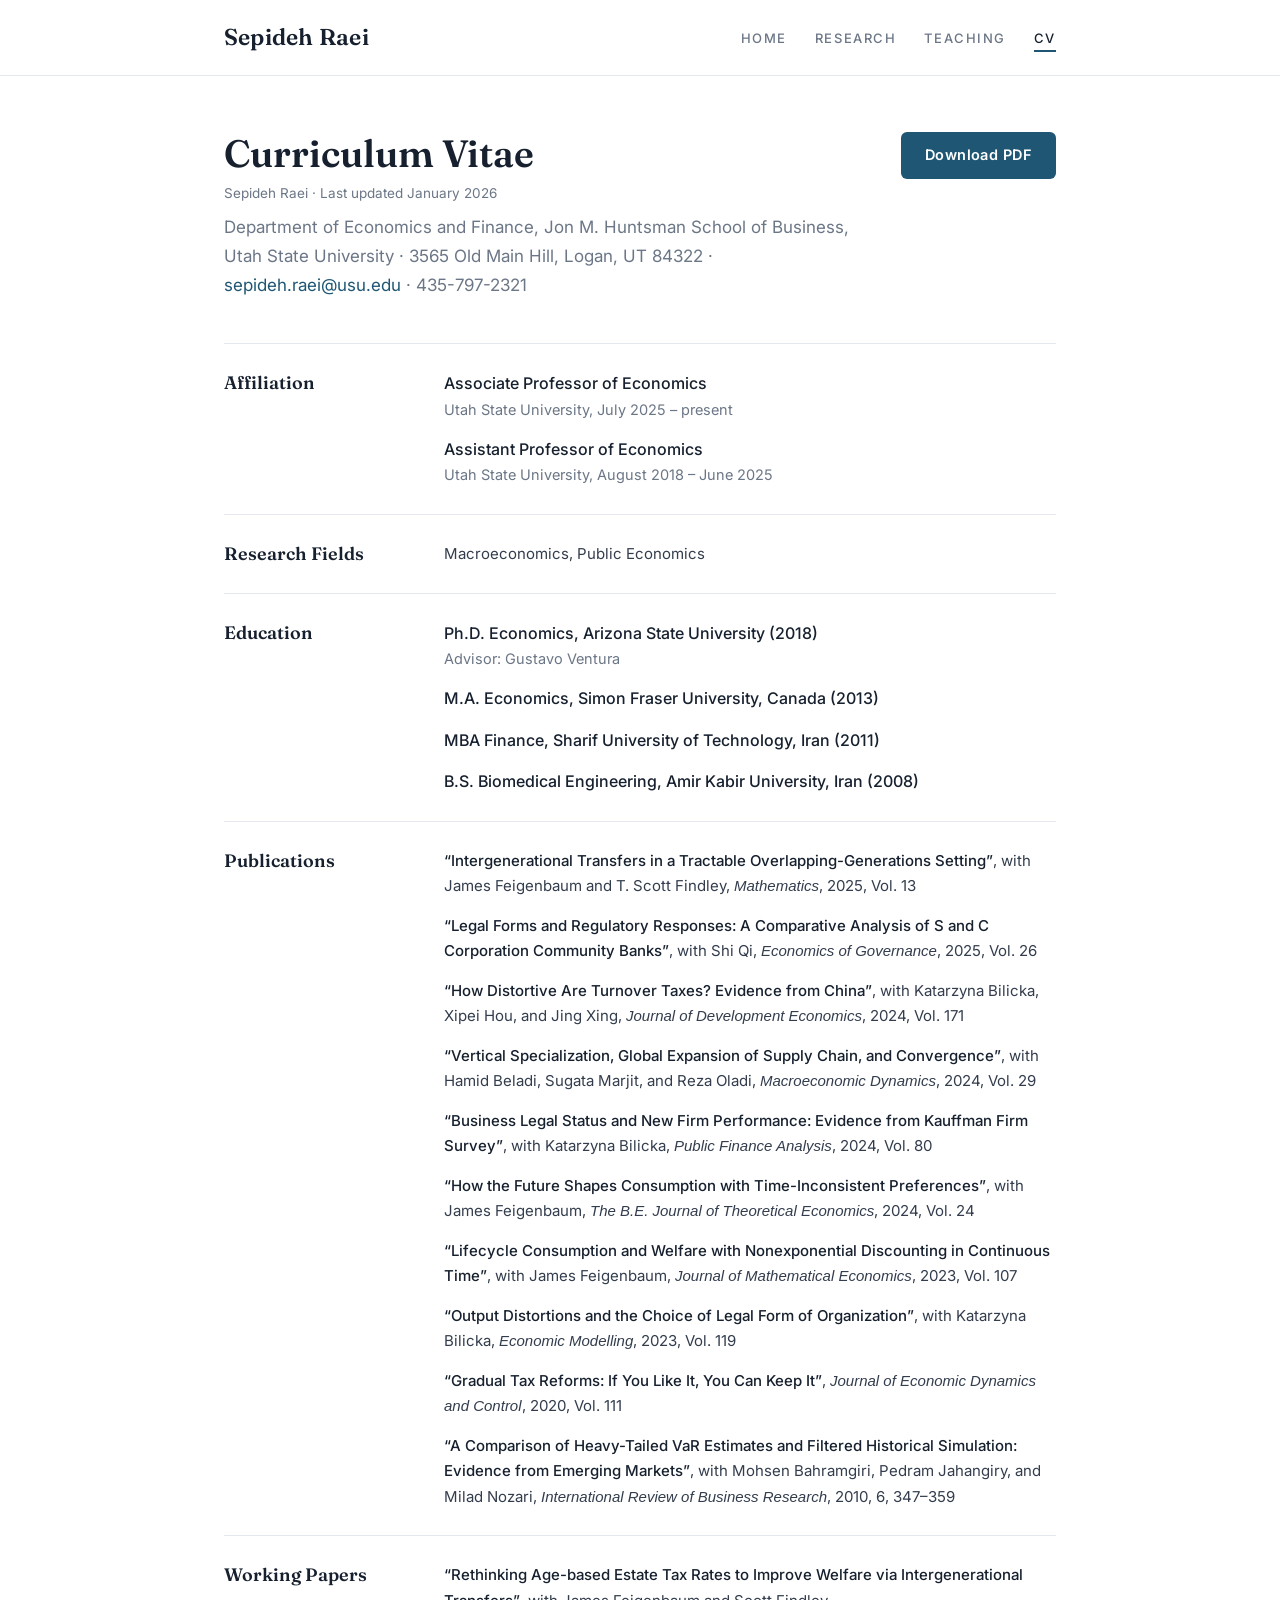
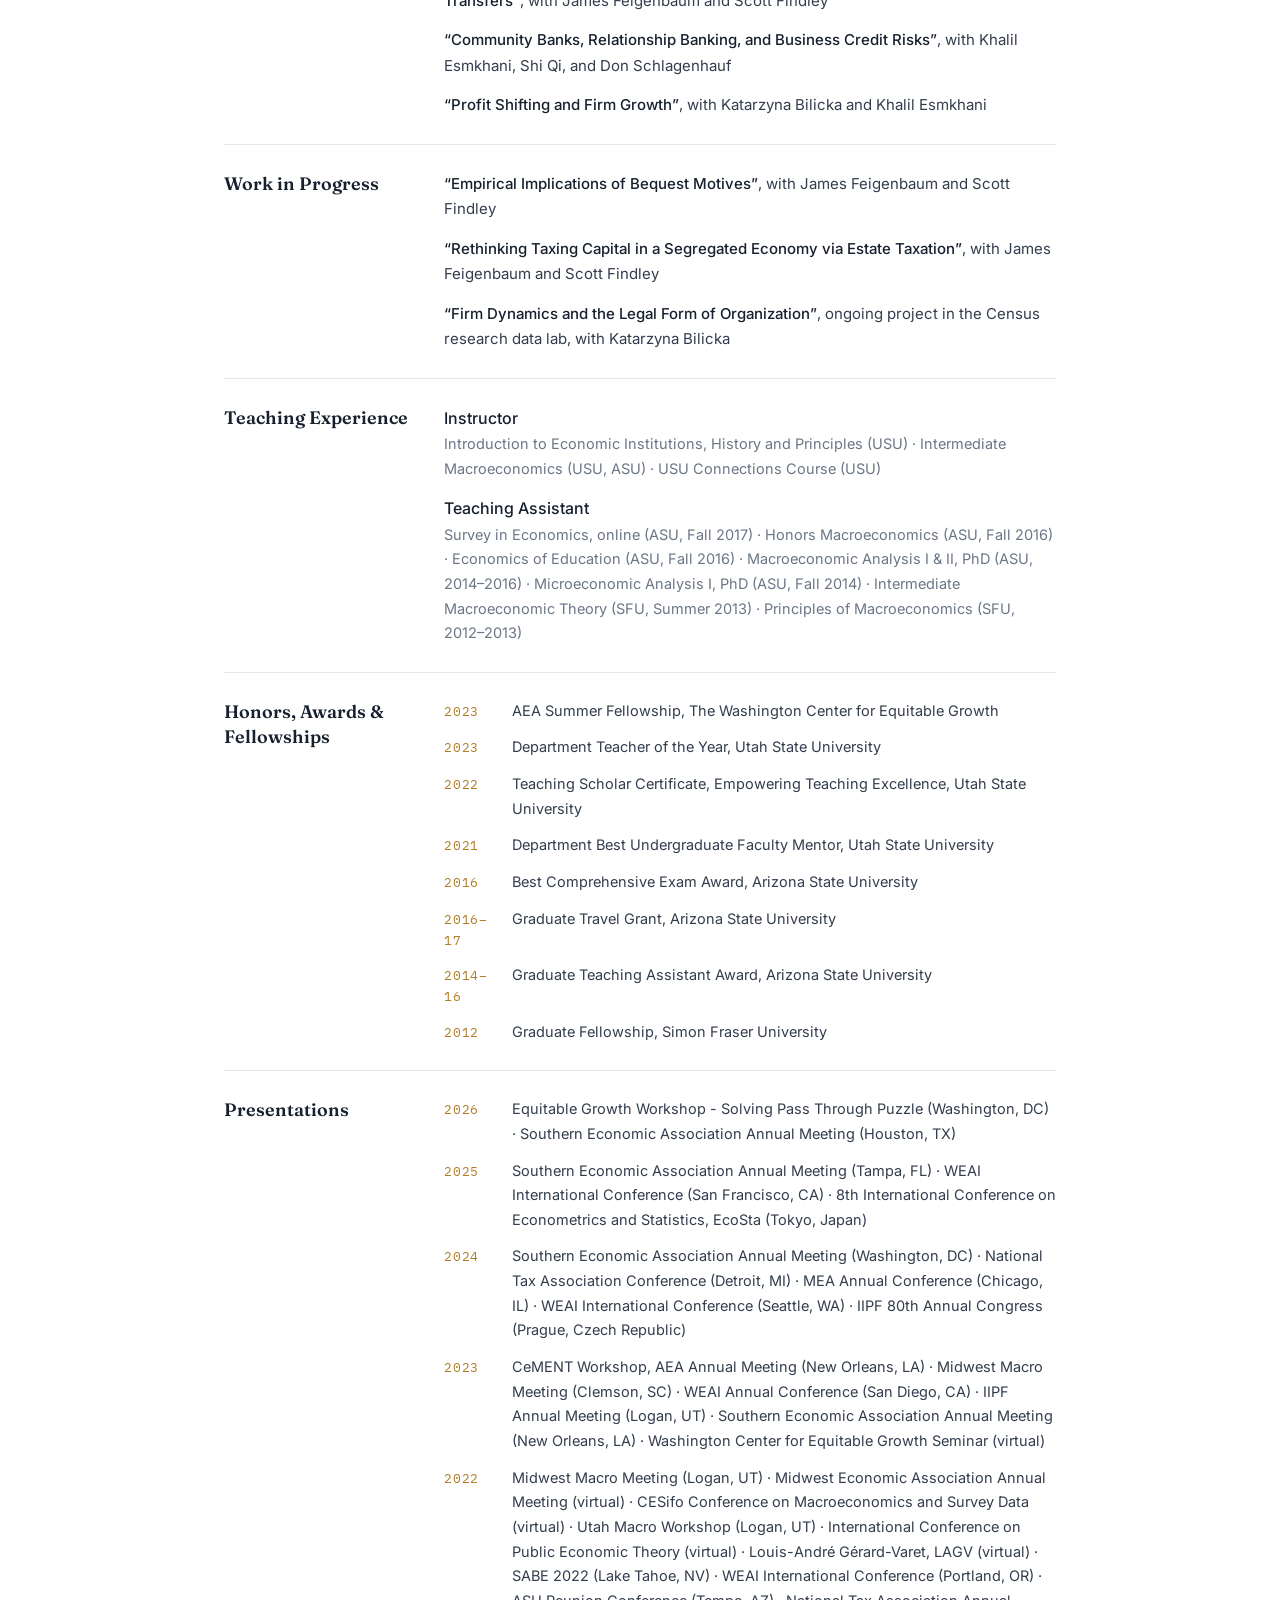
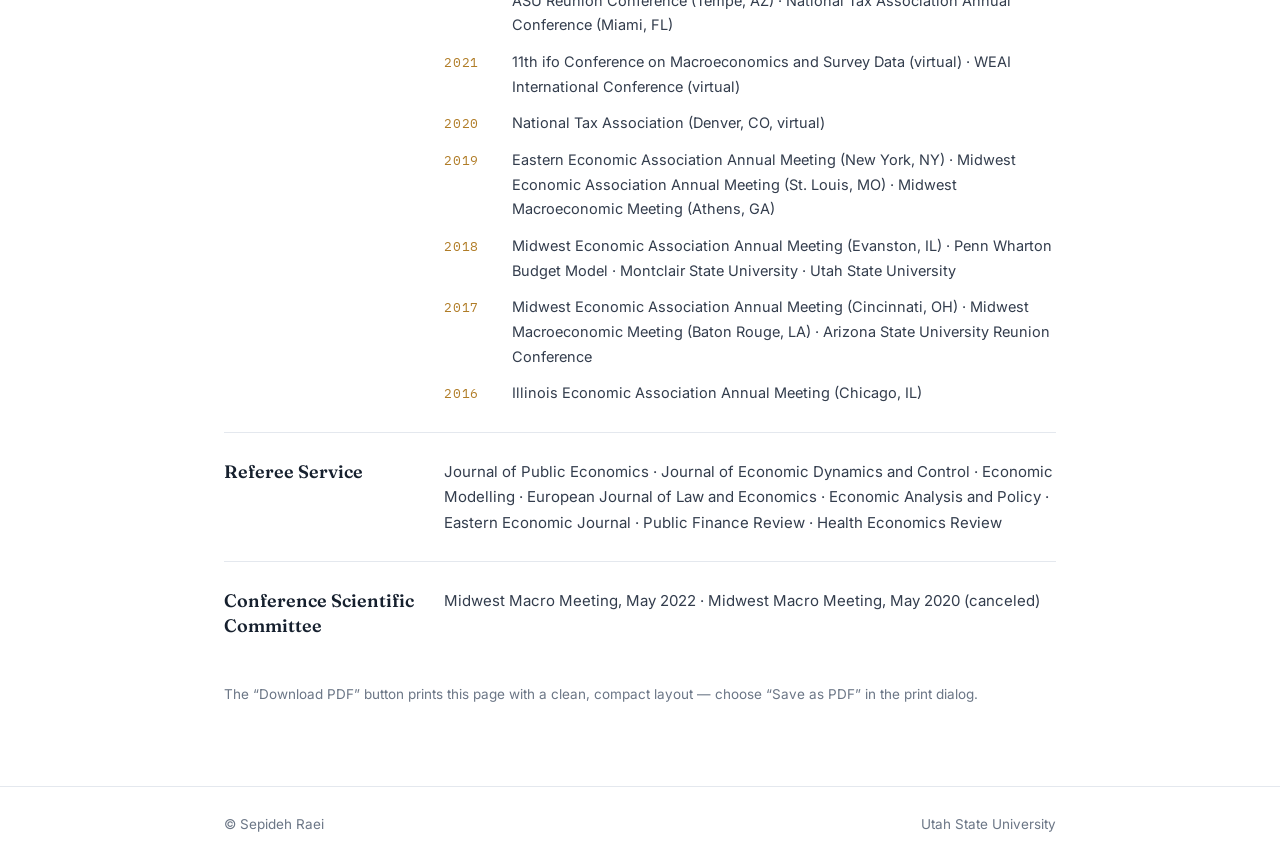
==== commit 6975ecc6: "Update cv.html" ====
--- a/cv.html
+++ b/cv.html
@@ -144,6 +144,7 @@
 			<div class="cv-section allow-break">
 				<h2>Presentations</h2>
 				<div>
+					<div class="cv-year-row"><span class="y">2026</span><span>Equitable Growth Workshop - Solving Pass Through Puzzle (Washington, DC) &middot; Southern Economic Association Annual Meeting (Houston, TX) </span></div>
 					<div class="cv-year-row"><span class="y">2025</span><span>Southern Economic Association Annual Meeting (Tampa, FL) &middot; WEAI International Conference (San Francisco, CA) &middot; 8th International Conference on Econometrics and Statistics, EcoSta (Tokyo, Japan)</span></div>
 					<div class="cv-year-row"><span class="y">2024</span><span>Southern Economic Association Annual Meeting (Washington, DC) &middot; National Tax Association Conference (Detroit, MI) &middot; MEA Annual Conference (Chicago, IL) &middot; WEAI International Conference (Seattle, WA) &middot; IIPF 80th Annual Congress (Prague, Czech Republic)</span></div>
 					<div class="cv-year-row"><span class="y">2023</span><span>CeMENT Workshop, AEA Annual Meeting (New Orleans, LA) &middot; Midwest Macro Meeting (Clemson, SC) &middot; WEAI Annual Conference (San Diego, CA) &middot; IIPF Annual Meeting (Logan, UT) &middot; Southern Economic Association Annual Meeting (New Orleans, LA) &middot; Washington Center for Equitable Growth Seminar (virtual)</span></div>
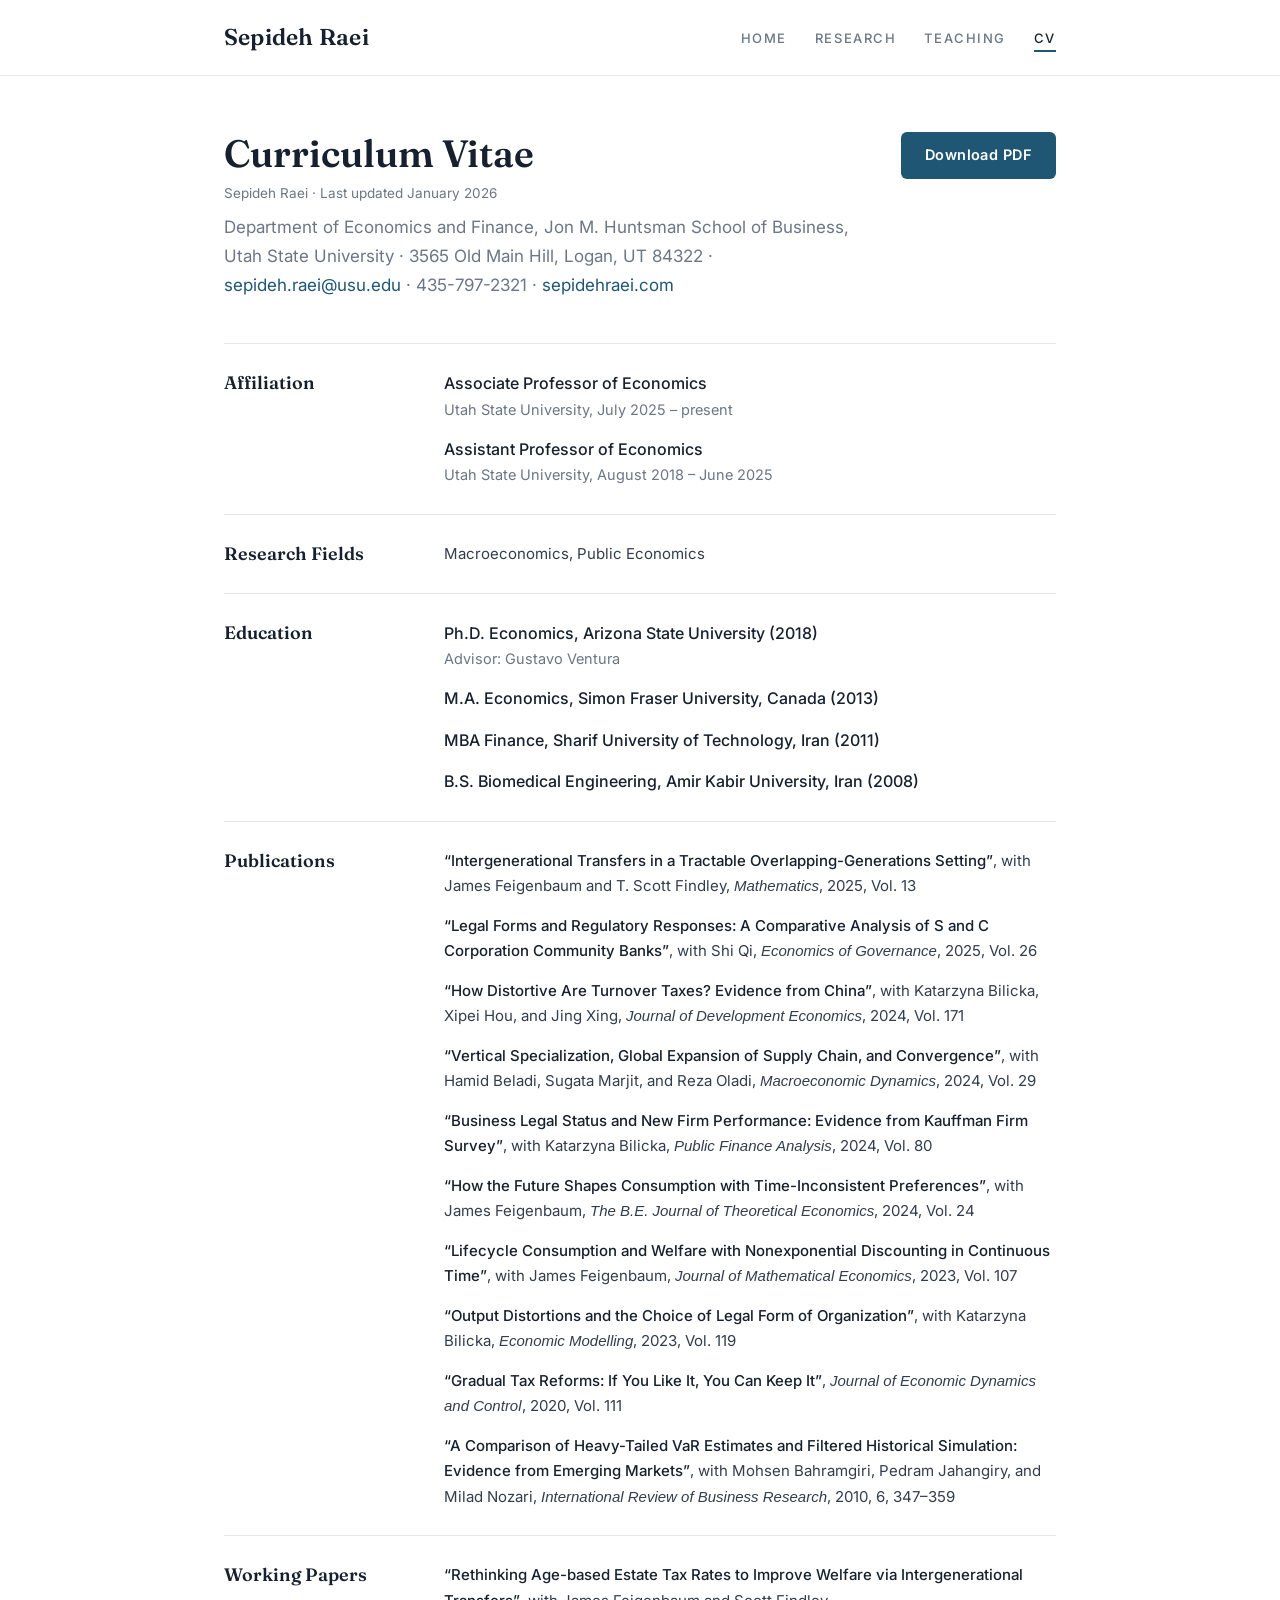
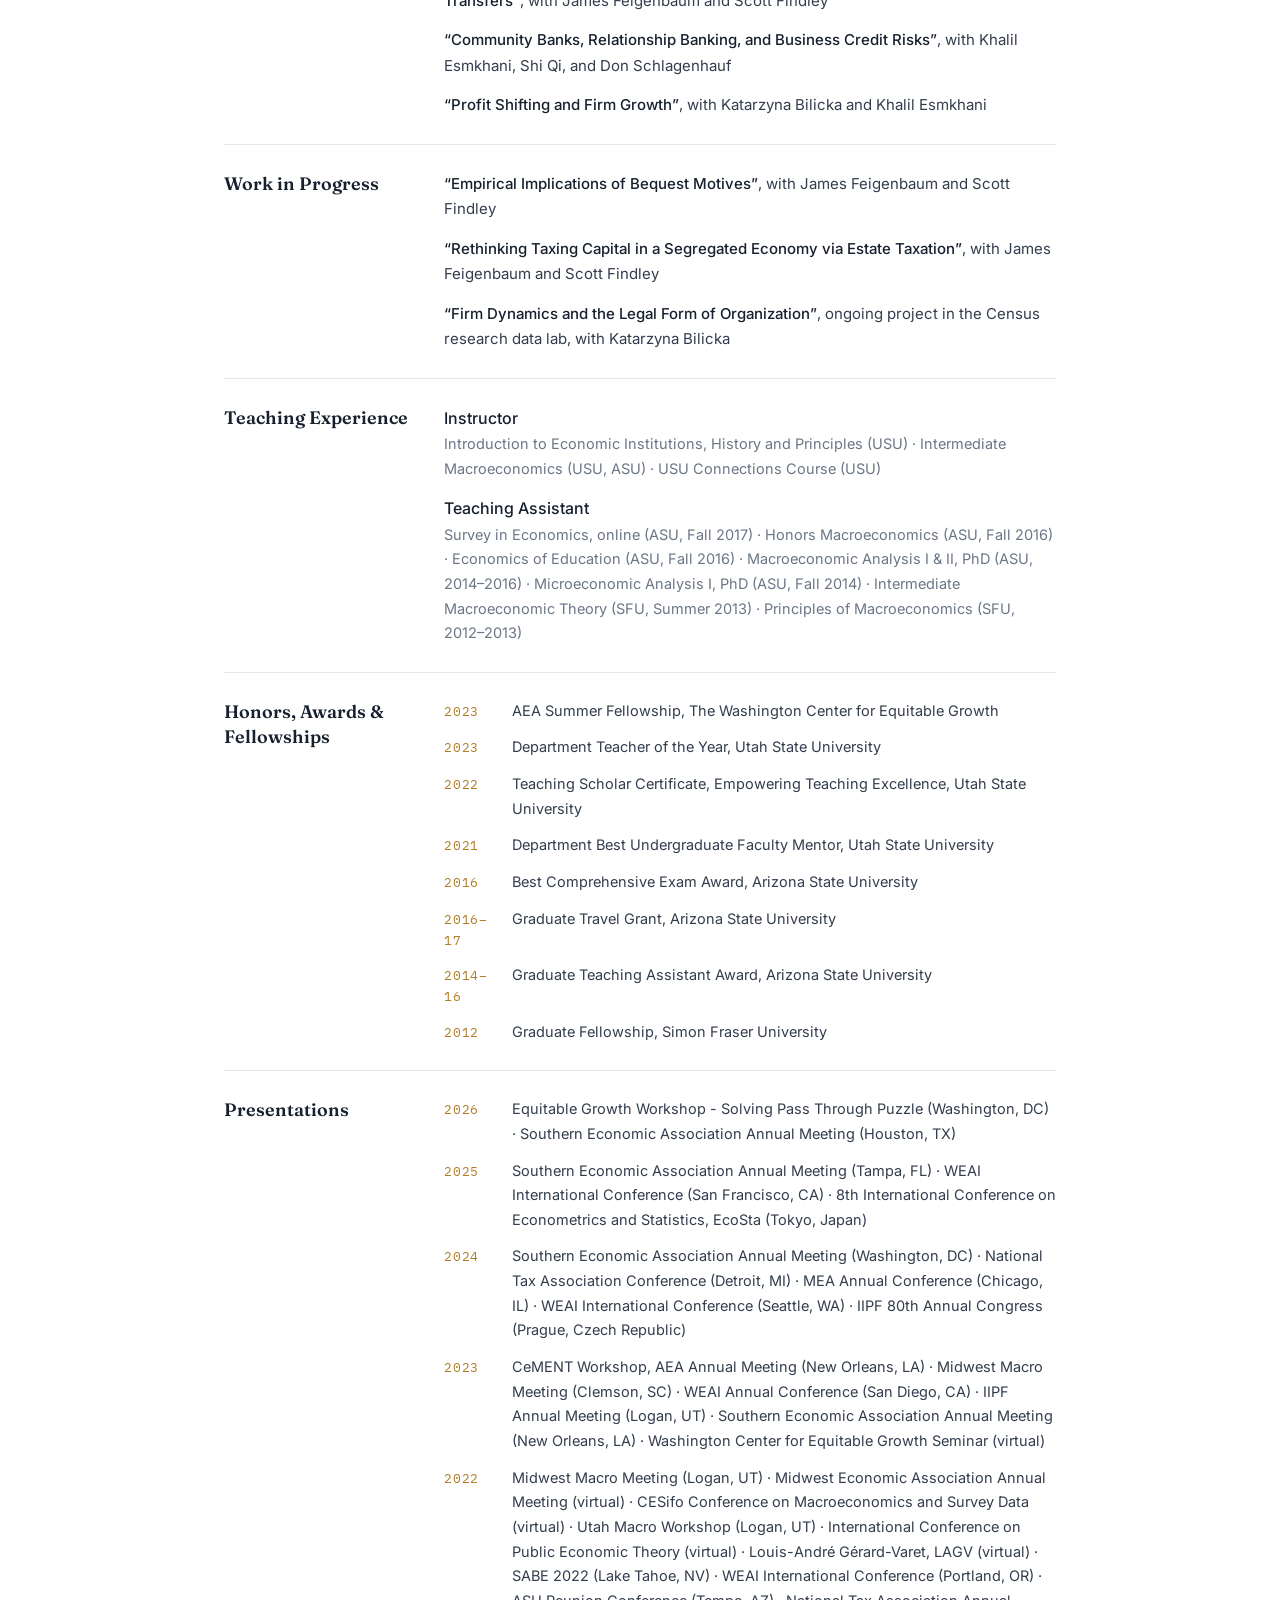
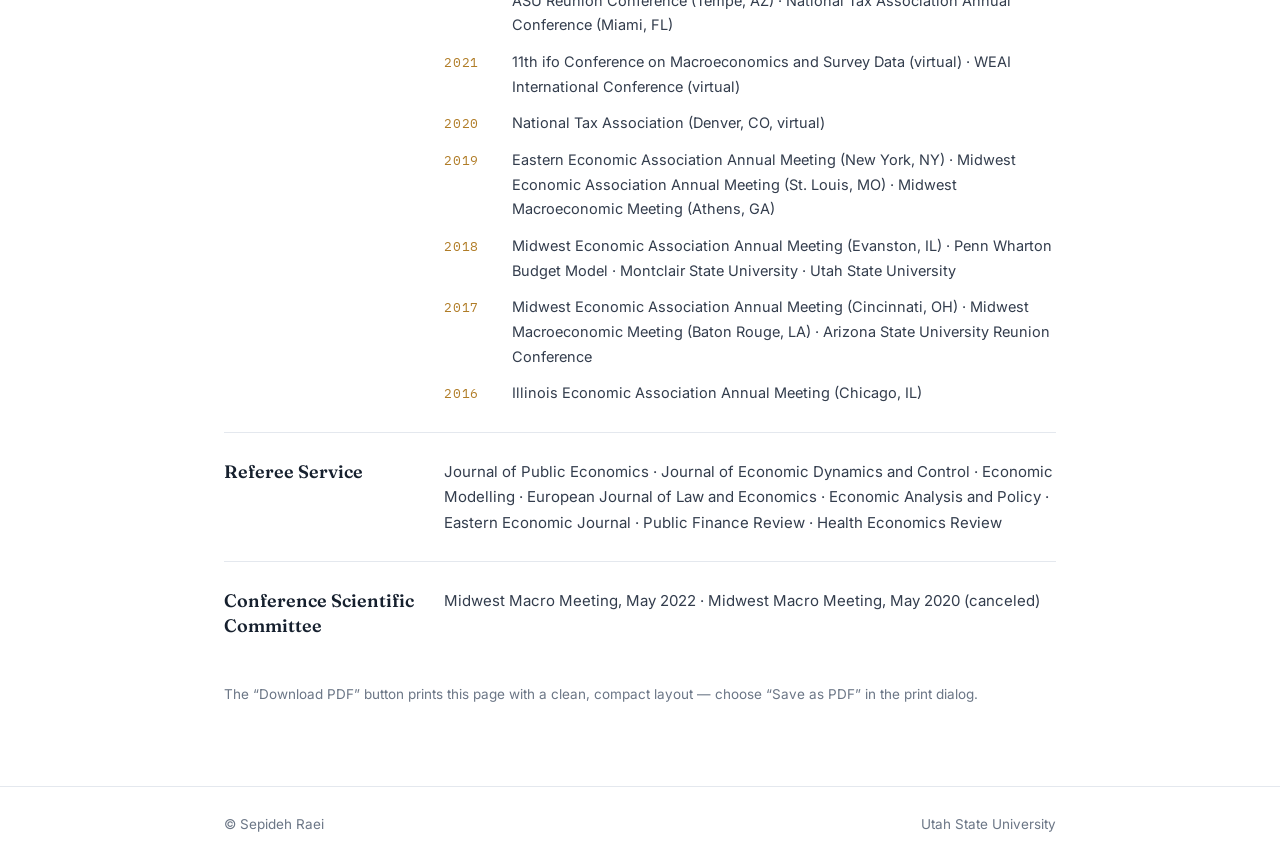
==== commit 254f4891: "SEO for sepidehraei.com: canonical tags, sitemap, robots, website on CV Co-Authored-By: Claude Fable" ====
--- a/cv.html
+++ b/cv.html
@@ -6,6 +6,7 @@
 	<title>CV — Sepideh Raei</title>
 	<meta name="description" content="Curriculum vitae of Sepideh Raei — Associate Professor of Economics, Utah State University." />
 	<link href="https://fonts.googleapis.com/css2?family=Inter:wght@400;500;600&family=Fraunces:ital,opsz,wght@0,9..144,400;0,9..144,600;1,9..144,400&family=IBM+Plex+Mono:wght@400;500&display=swap" rel="stylesheet" />
+	<link rel="canonical" href="https://sepidehraei.com/cv.html" />
 	<link rel="stylesheet" href="css/style.css" />
 </head>
 <body>
@@ -37,7 +38,7 @@
 					<a class="button" href="#" onclick="window.print(); return false;">Download PDF</a>
 				</div>
 			</div>
-			<p class="page-subtitle">Department of Economics and Finance, Jon M. Huntsman School of Business, Utah State University &middot; 3565 Old Main Hill, Logan, UT 84322 &middot; <a href="mailto:sepideh.raei@usu.edu">sepideh.raei@usu.edu</a> &middot; 435-797-2321</p>
+			<p class="page-subtitle">Department of Economics and Finance, Jon M. Huntsman School of Business, Utah State University &middot; 3565 Old Main Hill, Logan, UT 84322 &middot; <a href="mailto:sepideh.raei@usu.edu">sepideh.raei@usu.edu</a> &middot; 435-797-2321 &middot; <a href="https://sepidehraei.com">sepidehraei.com</a></p>
 
 			<div class="cv-section">
 				<h2>Affiliation</h2>
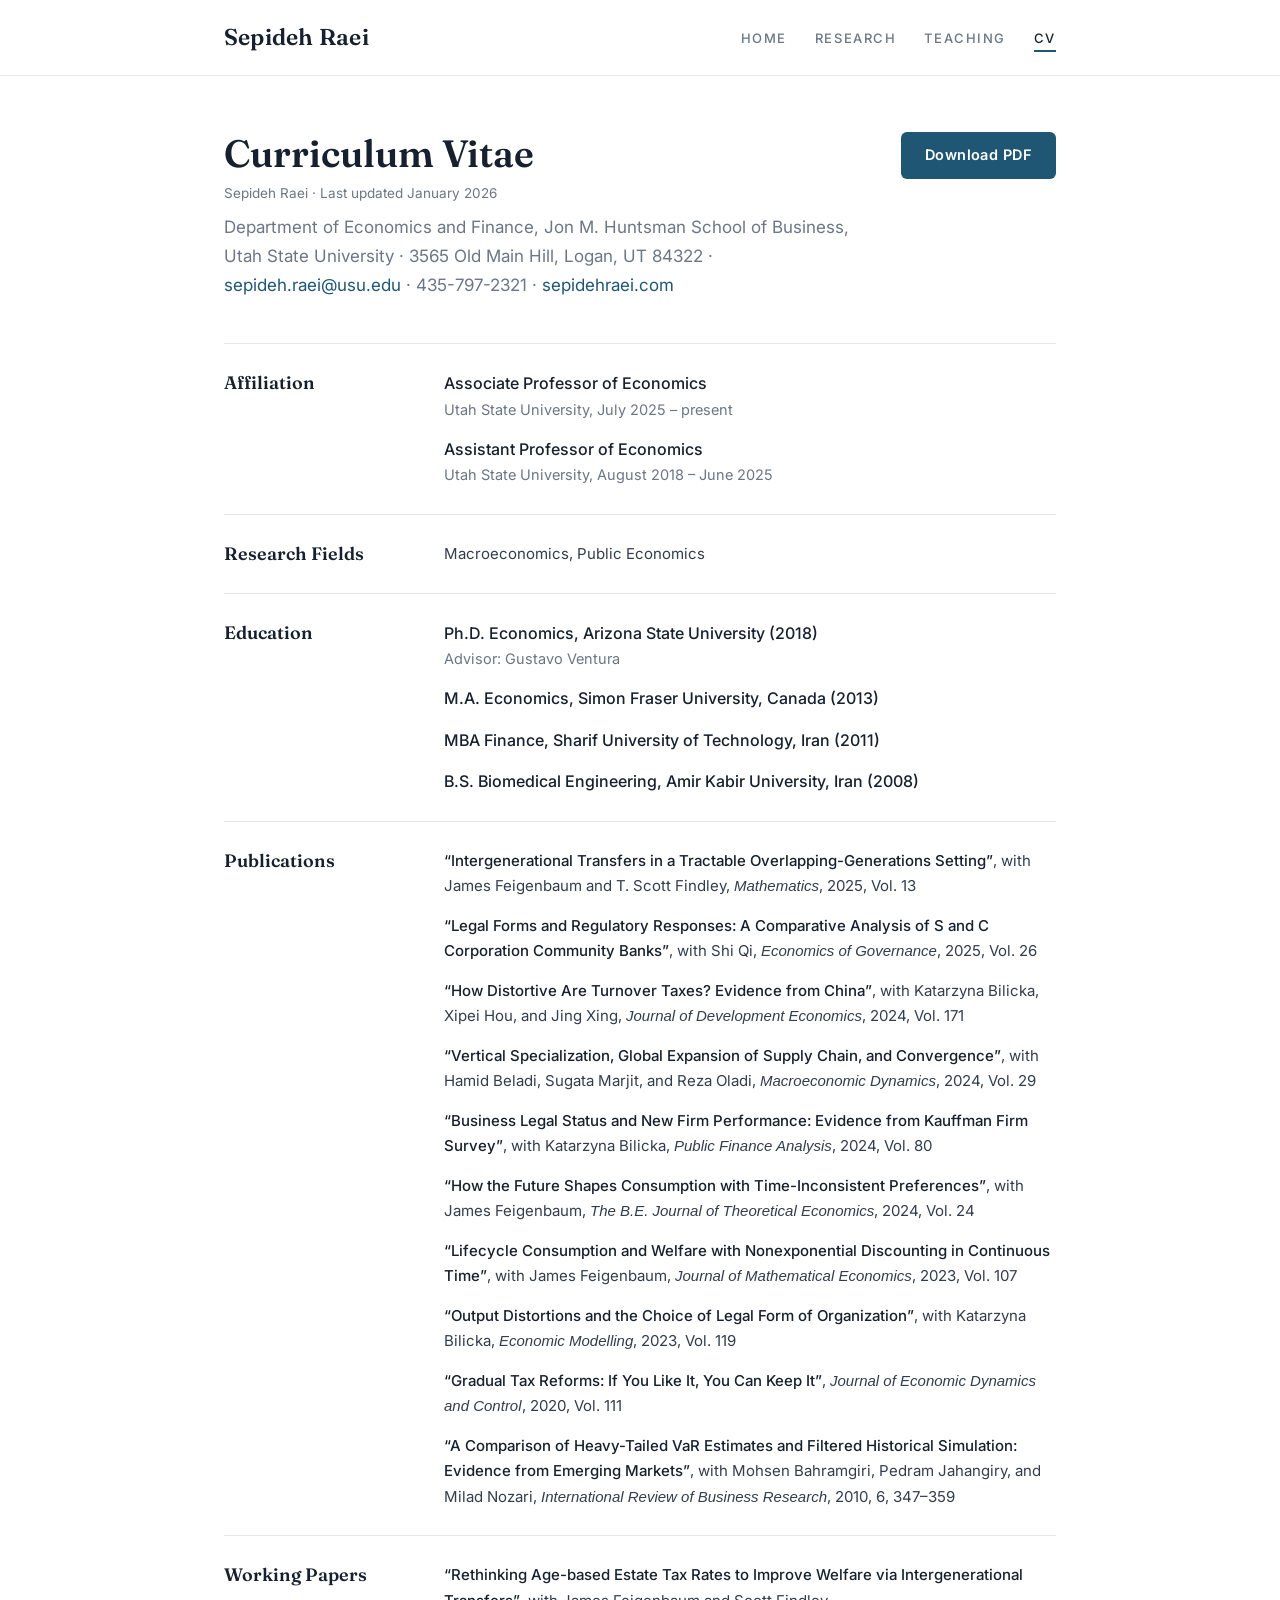
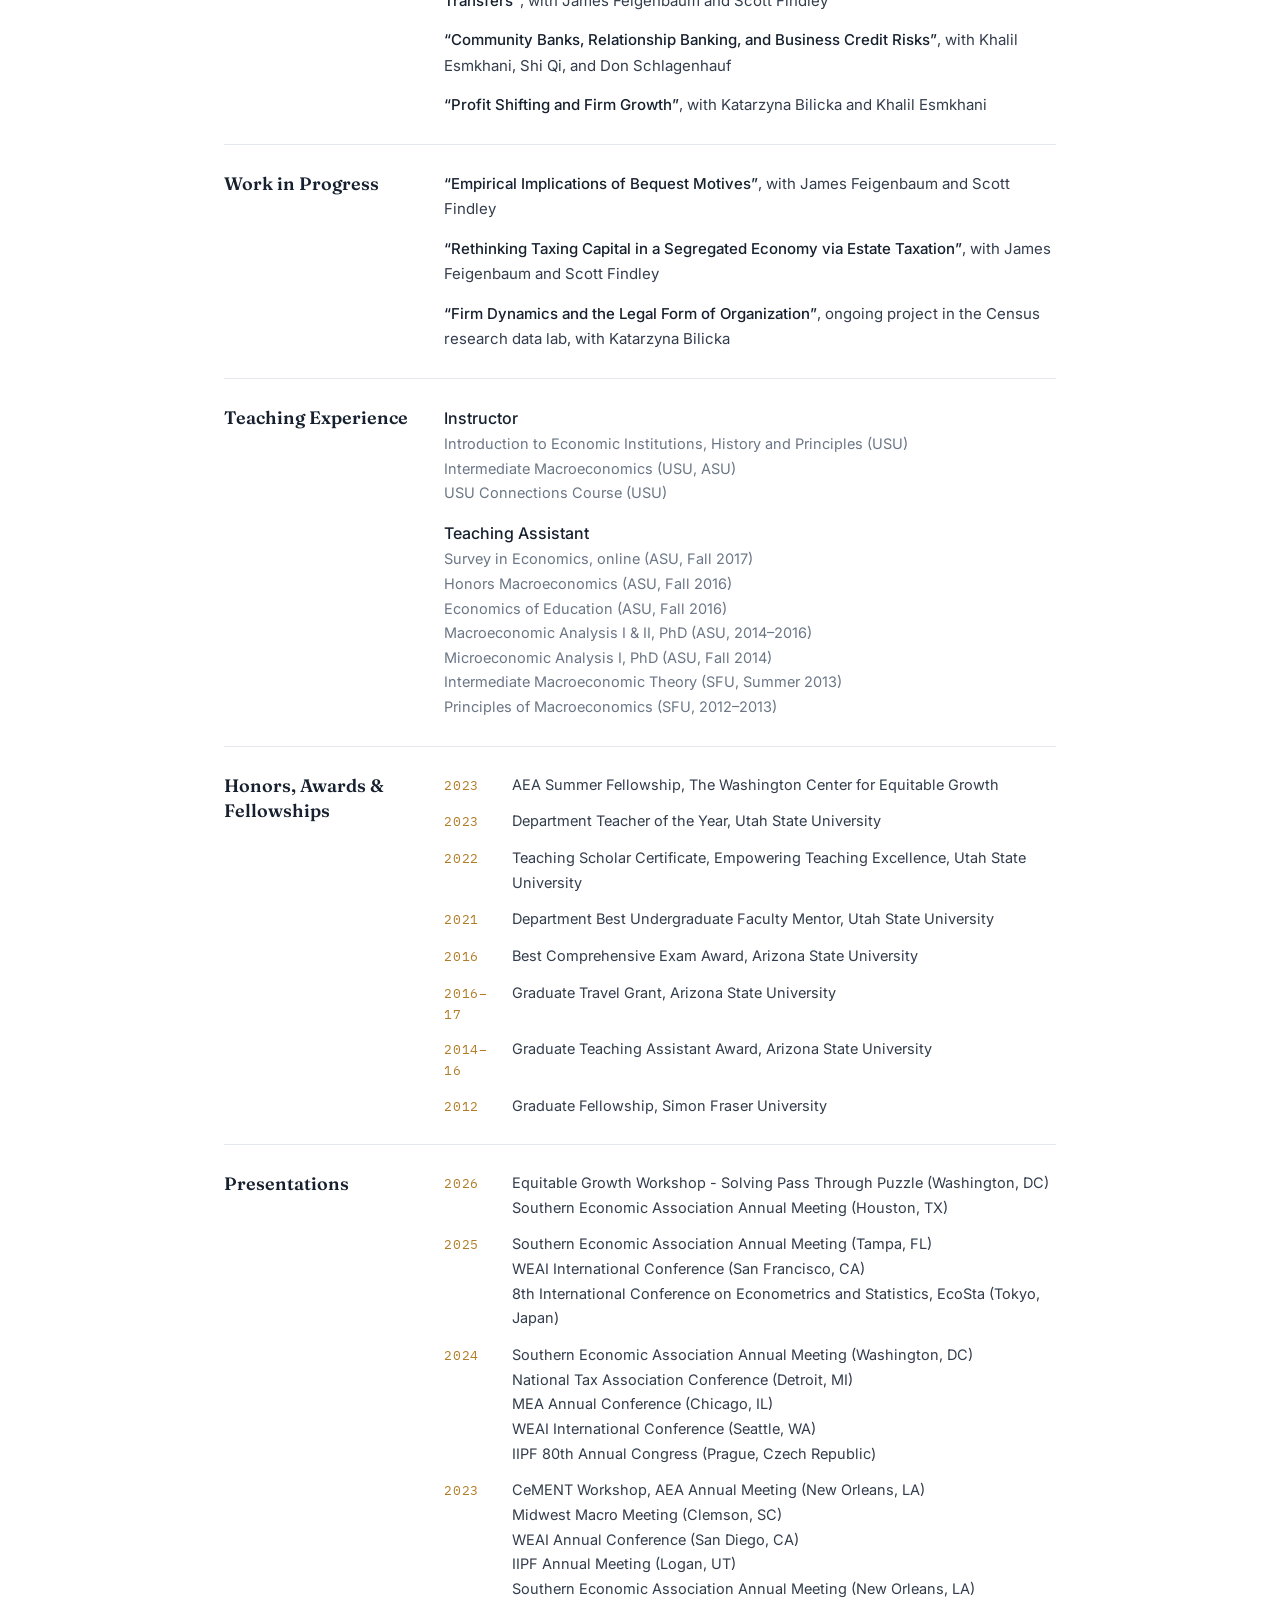
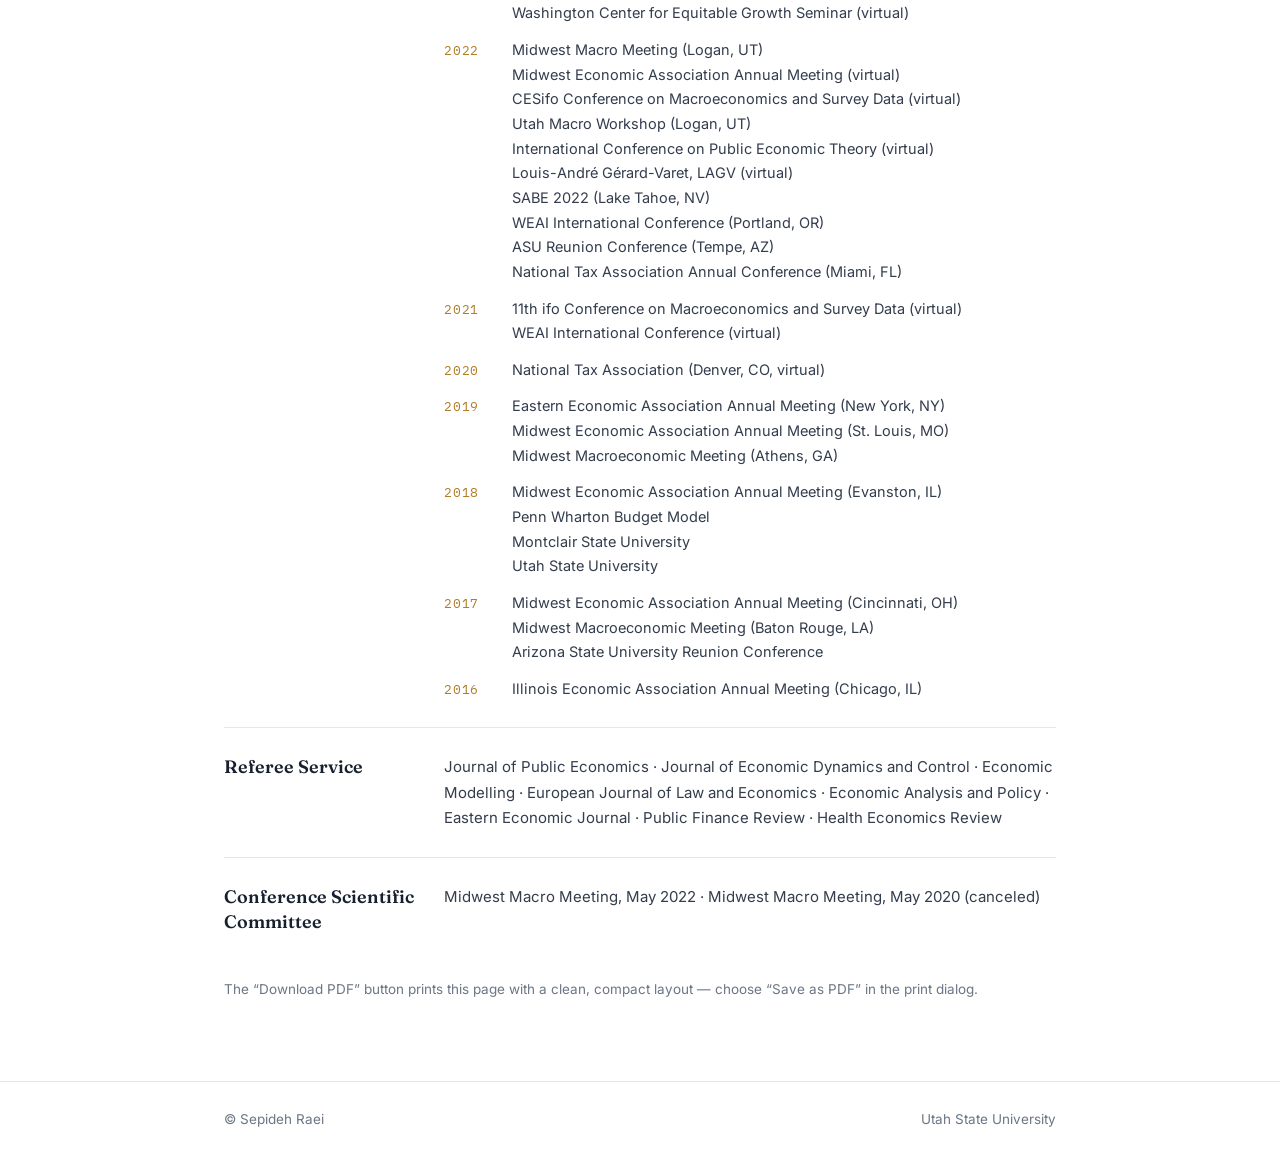
==== commit 516ef065: "CV: one line per course and per presentation instead of run-in lists Co-Authored-By: Claude Fable 5 " ====
--- a/cv.html
+++ b/cv.html
@@ -119,11 +119,19 @@
 				<div>
 					<div class="cv-item">
 						<div class="what">Instructor</div>
-						<div class="where">Introduction to Economic Institutions, History and Principles (USU) &middot; Intermediate Macroeconomics (USU, ASU) &middot; USU Connections Course (USU)</div>
+						<div class="where">Introduction to Economic Institutions, History and Principles (USU)</div>
+						<div class="where">Intermediate Macroeconomics (USU, ASU)</div>
+						<div class="where">USU Connections Course (USU)</div>
 					</div>
 					<div class="cv-item">
 						<div class="what">Teaching Assistant</div>
-						<div class="where">Survey in Economics, online (ASU, Fall 2017) &middot; Honors Macroeconomics (ASU, Fall 2016) &middot; Economics of Education (ASU, Fall 2016) &middot; Macroeconomic Analysis I &amp; II, PhD (ASU, 2014&ndash;2016) &middot; Microeconomic Analysis I, PhD (ASU, Fall 2014) &middot; Intermediate Macroeconomic Theory (SFU, Summer 2013) &middot; Principles of Macroeconomics (SFU, 2012&ndash;2013)</div>
+						<div class="where">Survey in Economics, online (ASU, Fall 2017)</div>
+						<div class="where">Honors Macroeconomics (ASU, Fall 2016)</div>
+						<div class="where">Economics of Education (ASU, Fall 2016)</div>
+						<div class="where">Macroeconomic Analysis I &amp; II, PhD (ASU, 2014&ndash;2016)</div>
+						<div class="where">Microeconomic Analysis I, PhD (ASU, Fall 2014)</div>
+						<div class="where">Intermediate Macroeconomic Theory (SFU, Summer 2013)</div>
+						<div class="where">Principles of Macroeconomics (SFU, 2012&ndash;2013)</div>
 					</div>
 				</div>
 			</div>
@@ -145,16 +153,16 @@
 			<div class="cv-section allow-break">
 				<h2>Presentations</h2>
 				<div>
-					<div class="cv-year-row"><span class="y">2026</span><span>Equitable Growth Workshop - Solving Pass Through Puzzle (Washington, DC) &middot; Southern Economic Association Annual Meeting (Houston, TX) </span></div>
-					<div class="cv-year-row"><span class="y">2025</span><span>Southern Economic Association Annual Meeting (Tampa, FL) &middot; WEAI International Conference (San Francisco, CA) &middot; 8th International Conference on Econometrics and Statistics, EcoSta (Tokyo, Japan)</span></div>
-					<div class="cv-year-row"><span class="y">2024</span><span>Southern Economic Association Annual Meeting (Washington, DC) &middot; National Tax Association Conference (Detroit, MI) &middot; MEA Annual Conference (Chicago, IL) &middot; WEAI International Conference (Seattle, WA) &middot; IIPF 80th Annual Congress (Prague, Czech Republic)</span></div>
-					<div class="cv-year-row"><span class="y">2023</span><span>CeMENT Workshop, AEA Annual Meeting (New Orleans, LA) &middot; Midwest Macro Meeting (Clemson, SC) &middot; WEAI Annual Conference (San Diego, CA) &middot; IIPF Annual Meeting (Logan, UT) &middot; Southern Economic Association Annual Meeting (New Orleans, LA) &middot; Washington Center for Equitable Growth Seminar (virtual)</span></div>
-					<div class="cv-year-row"><span class="y">2022</span><span>Midwest Macro Meeting (Logan, UT) &middot; Midwest Economic Association Annual Meeting (virtual) &middot; CESifo Conference on Macroeconomics and Survey Data (virtual) &middot; Utah Macro Workshop (Logan, UT) &middot; International Conference on Public Economic Theory (virtual) &middot; Louis-Andr&eacute; G&eacute;rard-Varet, LAGV (virtual) &middot; SABE 2022 (Lake Tahoe, NV) &middot; WEAI International Conference (Portland, OR) &middot; ASU Reunion Conference (Tempe, AZ) &middot; National Tax Association Annual Conference (Miami, FL)</span></div>
-					<div class="cv-year-row"><span class="y">2021</span><span>11th ifo Conference on Macroeconomics and Survey Data (virtual) &middot; WEAI International Conference (virtual)</span></div>
+					<div class="cv-year-row"><span class="y">2026</span><span>Equitable Growth Workshop - Solving Pass Through Puzzle (Washington, DC)<br />Southern Economic Association Annual Meeting (Houston, TX) </span></div>
+					<div class="cv-year-row"><span class="y">2025</span><span>Southern Economic Association Annual Meeting (Tampa, FL)<br />WEAI International Conference (San Francisco, CA)<br />8th International Conference on Econometrics and Statistics, EcoSta (Tokyo, Japan)</span></div>
+					<div class="cv-year-row"><span class="y">2024</span><span>Southern Economic Association Annual Meeting (Washington, DC)<br />National Tax Association Conference (Detroit, MI)<br />MEA Annual Conference (Chicago, IL)<br />WEAI International Conference (Seattle, WA)<br />IIPF 80th Annual Congress (Prague, Czech Republic)</span></div>
+					<div class="cv-year-row"><span class="y">2023</span><span>CeMENT Workshop, AEA Annual Meeting (New Orleans, LA)<br />Midwest Macro Meeting (Clemson, SC)<br />WEAI Annual Conference (San Diego, CA)<br />IIPF Annual Meeting (Logan, UT)<br />Southern Economic Association Annual Meeting (New Orleans, LA)<br />Washington Center for Equitable Growth Seminar (virtual)</span></div>
+					<div class="cv-year-row"><span class="y">2022</span><span>Midwest Macro Meeting (Logan, UT)<br />Midwest Economic Association Annual Meeting (virtual)<br />CESifo Conference on Macroeconomics and Survey Data (virtual)<br />Utah Macro Workshop (Logan, UT)<br />International Conference on Public Economic Theory (virtual)<br />Louis-Andr&eacute; G&eacute;rard-Varet, LAGV (virtual)<br />SABE 2022 (Lake Tahoe, NV)<br />WEAI International Conference (Portland, OR)<br />ASU Reunion Conference (Tempe, AZ)<br />National Tax Association Annual Conference (Miami, FL)</span></div>
+					<div class="cv-year-row"><span class="y">2021</span><span>11th ifo Conference on Macroeconomics and Survey Data (virtual)<br />WEAI International Conference (virtual)</span></div>
 					<div class="cv-year-row"><span class="y">2020</span><span>National Tax Association (Denver, CO, virtual)</span></div>
-					<div class="cv-year-row"><span class="y">2019</span><span>Eastern Economic Association Annual Meeting (New York, NY) &middot; Midwest Economic Association Annual Meeting (St. Louis, MO) &middot; Midwest Macroeconomic Meeting (Athens, GA)</span></div>
-					<div class="cv-year-row"><span class="y">2018</span><span>Midwest Economic Association Annual Meeting (Evanston, IL) &middot; Penn Wharton Budget Model &middot; Montclair State University &middot; Utah State University</span></div>
-					<div class="cv-year-row"><span class="y">2017</span><span>Midwest Economic Association Annual Meeting (Cincinnati, OH) &middot; Midwest Macroeconomic Meeting (Baton Rouge, LA) &middot; Arizona State University Reunion Conference</span></div>
+					<div class="cv-year-row"><span class="y">2019</span><span>Eastern Economic Association Annual Meeting (New York, NY)<br />Midwest Economic Association Annual Meeting (St. Louis, MO)<br />Midwest Macroeconomic Meeting (Athens, GA)</span></div>
+					<div class="cv-year-row"><span class="y">2018</span><span>Midwest Economic Association Annual Meeting (Evanston, IL)<br />Penn Wharton Budget Model<br />Montclair State University<br />Utah State University</span></div>
+					<div class="cv-year-row"><span class="y">2017</span><span>Midwest Economic Association Annual Meeting (Cincinnati, OH)<br />Midwest Macroeconomic Meeting (Baton Rouge, LA)<br />Arizona State University Reunion Conference</span></div>
 					<div class="cv-year-row"><span class="y">2016</span><span>Illinois Economic Association Annual Meeting (Chicago, IL)</span></div>
 				</div>
 			</div>
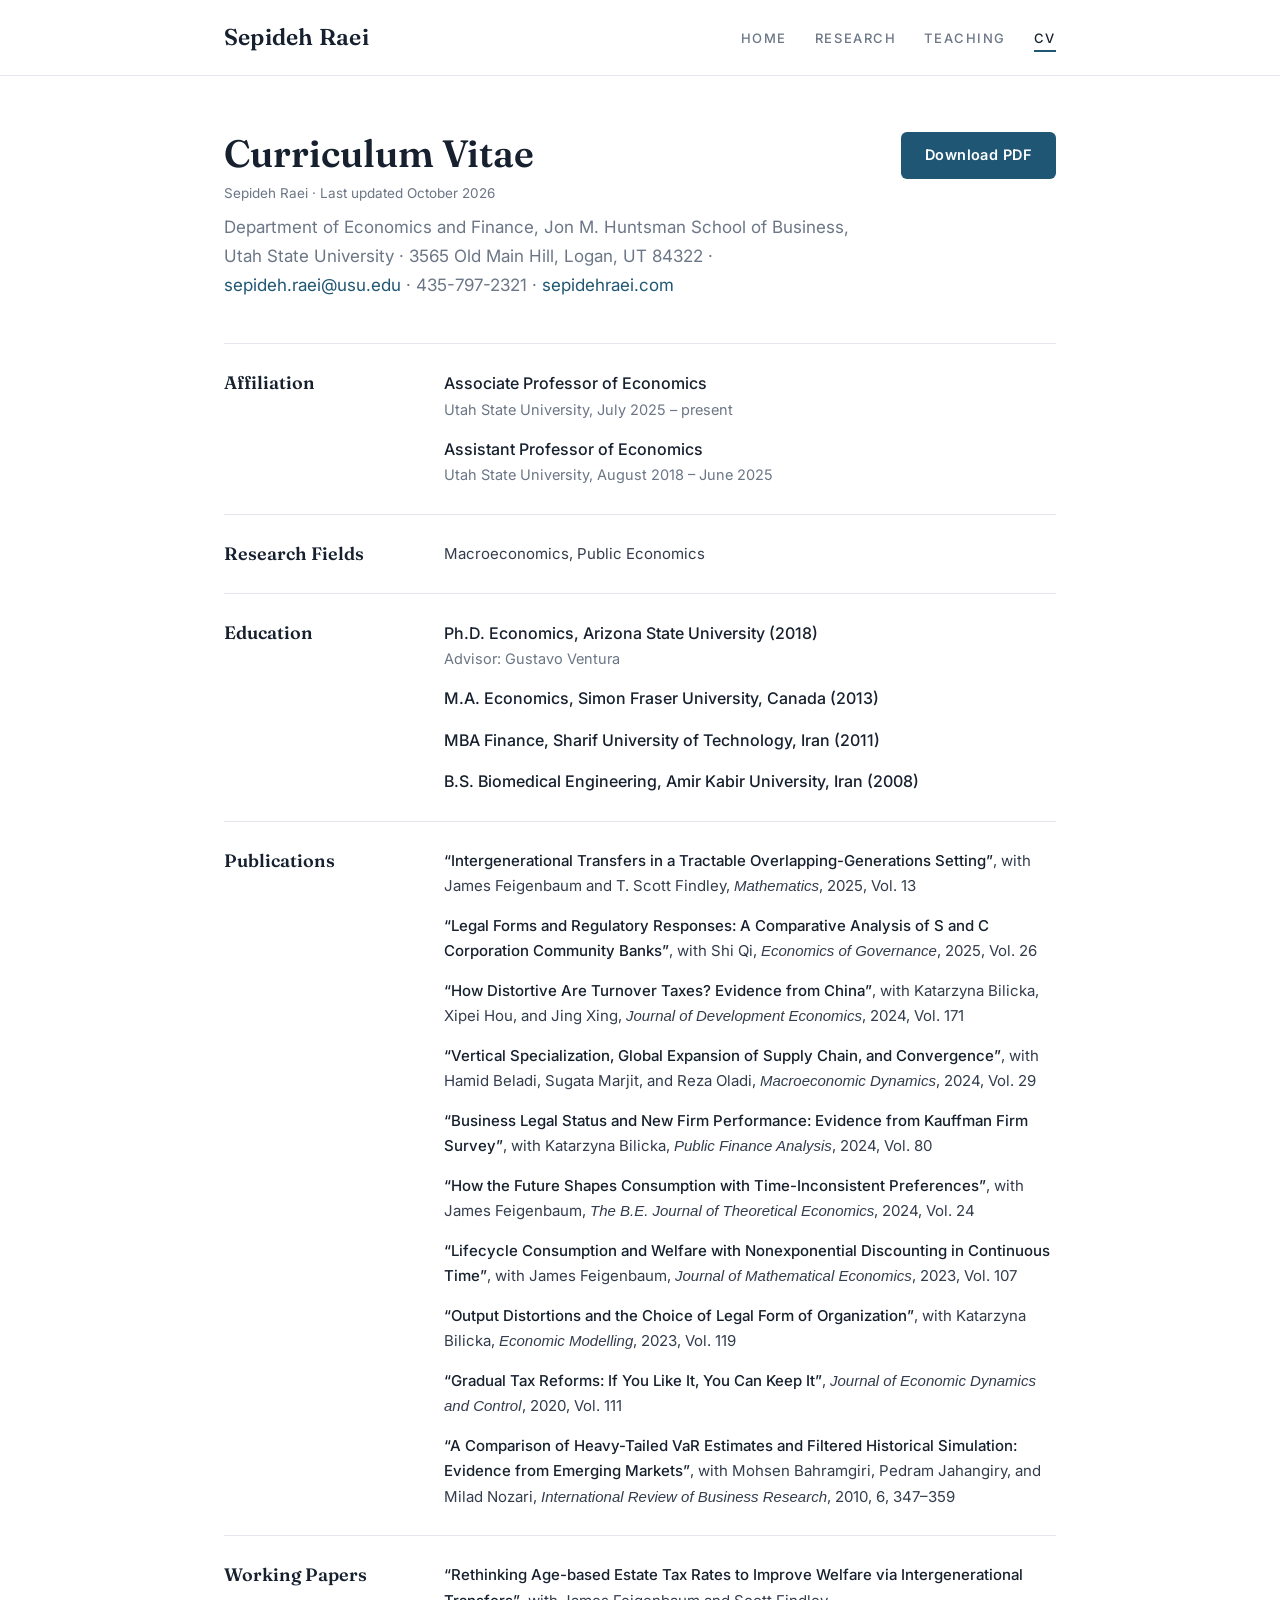
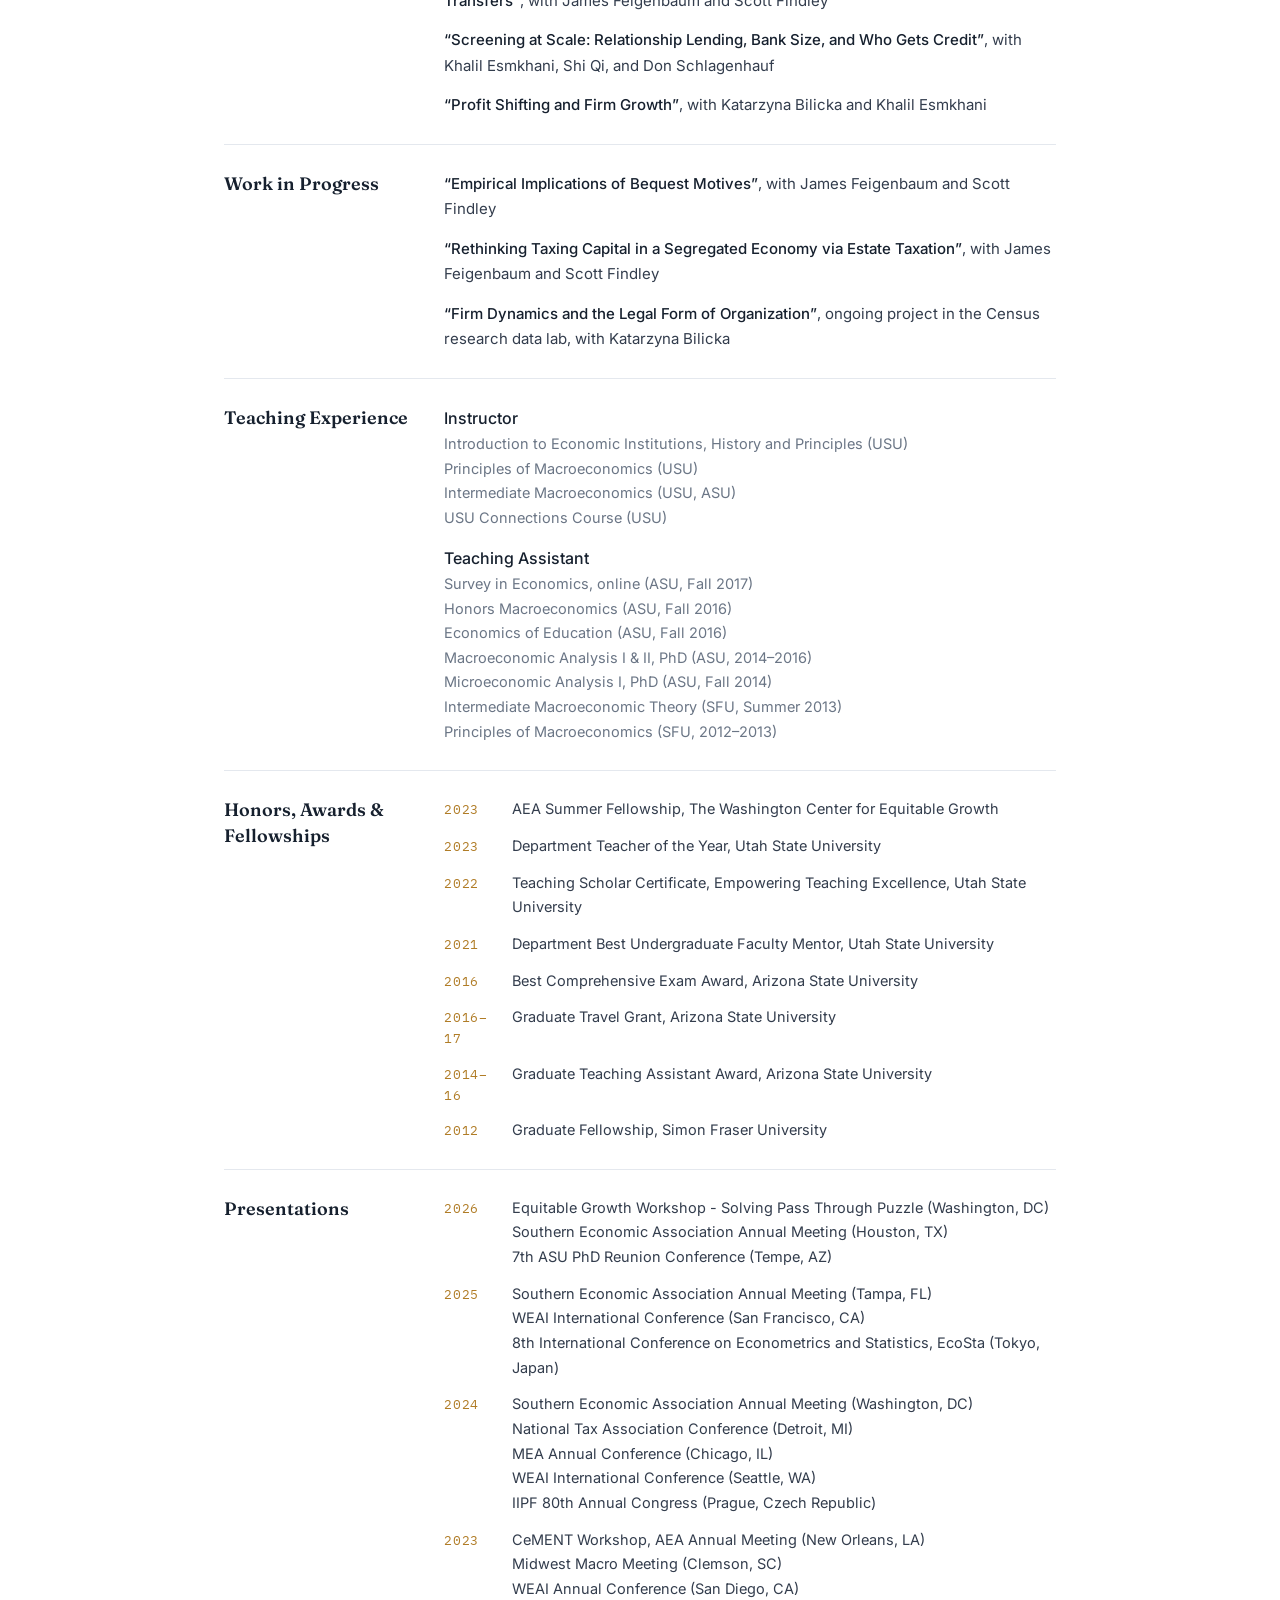
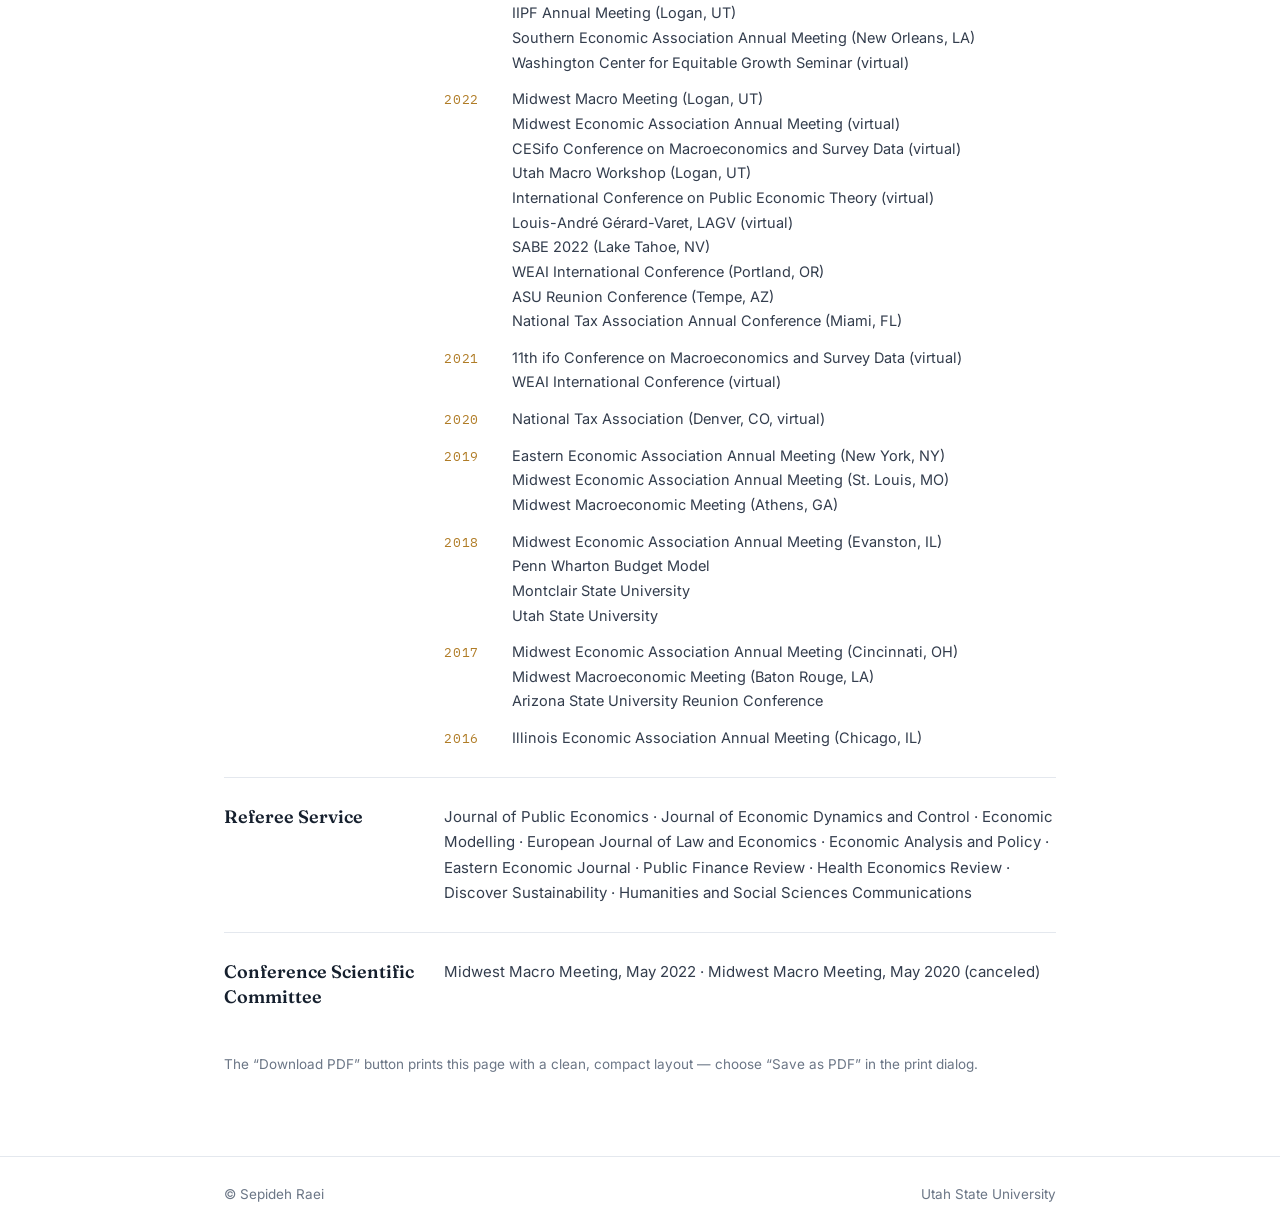
==== commit 7cccb047: "Add ASU talk, referee journals, ECON 2020; retitle banking paper - CV: 7th ASU PhD Reunion Conferenc" ====
--- a/cv.html
+++ b/cv.html
@@ -32,7 +32,7 @@
 			<div class="cv-head">
 				<div>
 					<h1 class="page-title">Curriculum Vitae</h1>
-					<p class="updated">Sepideh Raei &middot; Last updated January 2026</p>
+					<p class="updated">Sepideh Raei &middot; Last updated October 2026</p>
 				</div>
 				<div class="cta-row">
 					<a class="button" href="#" onclick="window.print(); return false;">Download PDF</a>
@@ -100,7 +100,7 @@
 				<h2>Working Papers</h2>
 				<div>
 					<div class="cv-pub"><span class="t">&ldquo;Rethinking Age-based Estate Tax Rates to Improve Welfare via Intergenerational Transfers&rdquo;</span>, with James Feigenbaum and Scott Findley</div>
-					<div class="cv-pub"><span class="t">&ldquo;Community Banks, Relationship Banking, and Business Credit Risks&rdquo;</span>, with Khalil Esmkhani, Shi Qi, and Don Schlagenhauf</div>
+					<div class="cv-pub"><span class="t">&ldquo;Screening at Scale: Relationship Lending, Bank Size, and Who Gets Credit&rdquo;</span>, with Khalil Esmkhani, Shi Qi, and Don Schlagenhauf</div>
 					<div class="cv-pub"><span class="t">&ldquo;Profit Shifting and Firm Growth&rdquo;</span>, with Katarzyna Bilicka and Khalil Esmkhani</div>
 				</div>
 			</div>
@@ -120,6 +120,7 @@
 					<div class="cv-item">
 						<div class="what">Instructor</div>
 						<div class="where">Introduction to Economic Institutions, History and Principles (USU)</div>
+						<div class="where">Principles of Macroeconomics (USU)</div>
 						<div class="where">Intermediate Macroeconomics (USU, ASU)</div>
 						<div class="where">USU Connections Course (USU)</div>
 					</div>
@@ -150,10 +151,10 @@
 				</div>
 			</div>
 
-			<div class="cv-section allow-break">
+			<div class="cv-section allow-break" id="presentations">
 				<h2>Presentations</h2>
 				<div>
-					<div class="cv-year-row"><span class="y">2026</span><span>Equitable Growth Workshop - Solving Pass Through Puzzle (Washington, DC)<br />Southern Economic Association Annual Meeting (Houston, TX) </span></div>
+					<div class="cv-year-row"><span class="y">2026</span><span>Equitable Growth Workshop - Solving Pass Through Puzzle (Washington, DC)<br />Southern Economic Association Annual Meeting (Houston, TX)<br />7th ASU PhD Reunion Conference (Tempe, AZ)</span></div>
 					<div class="cv-year-row"><span class="y">2025</span><span>Southern Economic Association Annual Meeting (Tampa, FL)<br />WEAI International Conference (San Francisco, CA)<br />8th International Conference on Econometrics and Statistics, EcoSta (Tokyo, Japan)</span></div>
 					<div class="cv-year-row"><span class="y">2024</span><span>Southern Economic Association Annual Meeting (Washington, DC)<br />National Tax Association Conference (Detroit, MI)<br />MEA Annual Conference (Chicago, IL)<br />WEAI International Conference (Seattle, WA)<br />IIPF 80th Annual Congress (Prague, Czech Republic)</span></div>
 					<div class="cv-year-row"><span class="y">2023</span><span>CeMENT Workshop, AEA Annual Meeting (New Orleans, LA)<br />Midwest Macro Meeting (Clemson, SC)<br />WEAI Annual Conference (San Diego, CA)<br />IIPF Annual Meeting (Logan, UT)<br />Southern Economic Association Annual Meeting (New Orleans, LA)<br />Washington Center for Equitable Growth Seminar (virtual)</span></div>
@@ -170,7 +171,7 @@
 			<div class="cv-section">
 				<h2>Referee Service</h2>
 				<div>
-					<p class="cv-plain">Journal of Public Economics &middot; Journal of Economic Dynamics and Control &middot; Economic Modelling &middot; European Journal of Law and Economics &middot; Economic Analysis and Policy &middot; Eastern Economic Journal &middot; Public Finance Review &middot; Health Economics Review</p>
+					<p class="cv-plain">Journal of Public Economics &middot; Journal of Economic Dynamics and Control &middot; Economic Modelling &middot; European Journal of Law and Economics &middot; Economic Analysis and Policy &middot; Eastern Economic Journal &middot; Public Finance Review &middot; Health Economics Review &middot; Discover Sustainability &middot; Humanities and Social Sciences Communications</p>
 				</div>
 			</div>
 
--- a/css/style.css
+++ b/css/style.css
@@ -317,6 +317,22 @@
   text-align: center;
 }
 
+a.stat {
+  display: block;
+  border-bottom: none;
+  border-radius: 8px;
+  transition: background 0.15s ease;
+}
+
+a.stat:hover {
+  background: var(--bg-soft);
+  border-bottom: none;
+}
+
+a.stat:hover .n {
+  color: var(--accent);
+}
+
 .stats .n {
   font-family: var(--serif);
   font-size: 30px;
@@ -732,6 +748,7 @@
 }
 
 .cv-section {
+  scroll-margin-top: 84px;
   display: grid;
   grid-template-columns: 190px 1fr;
   gap: 10px 30px;
